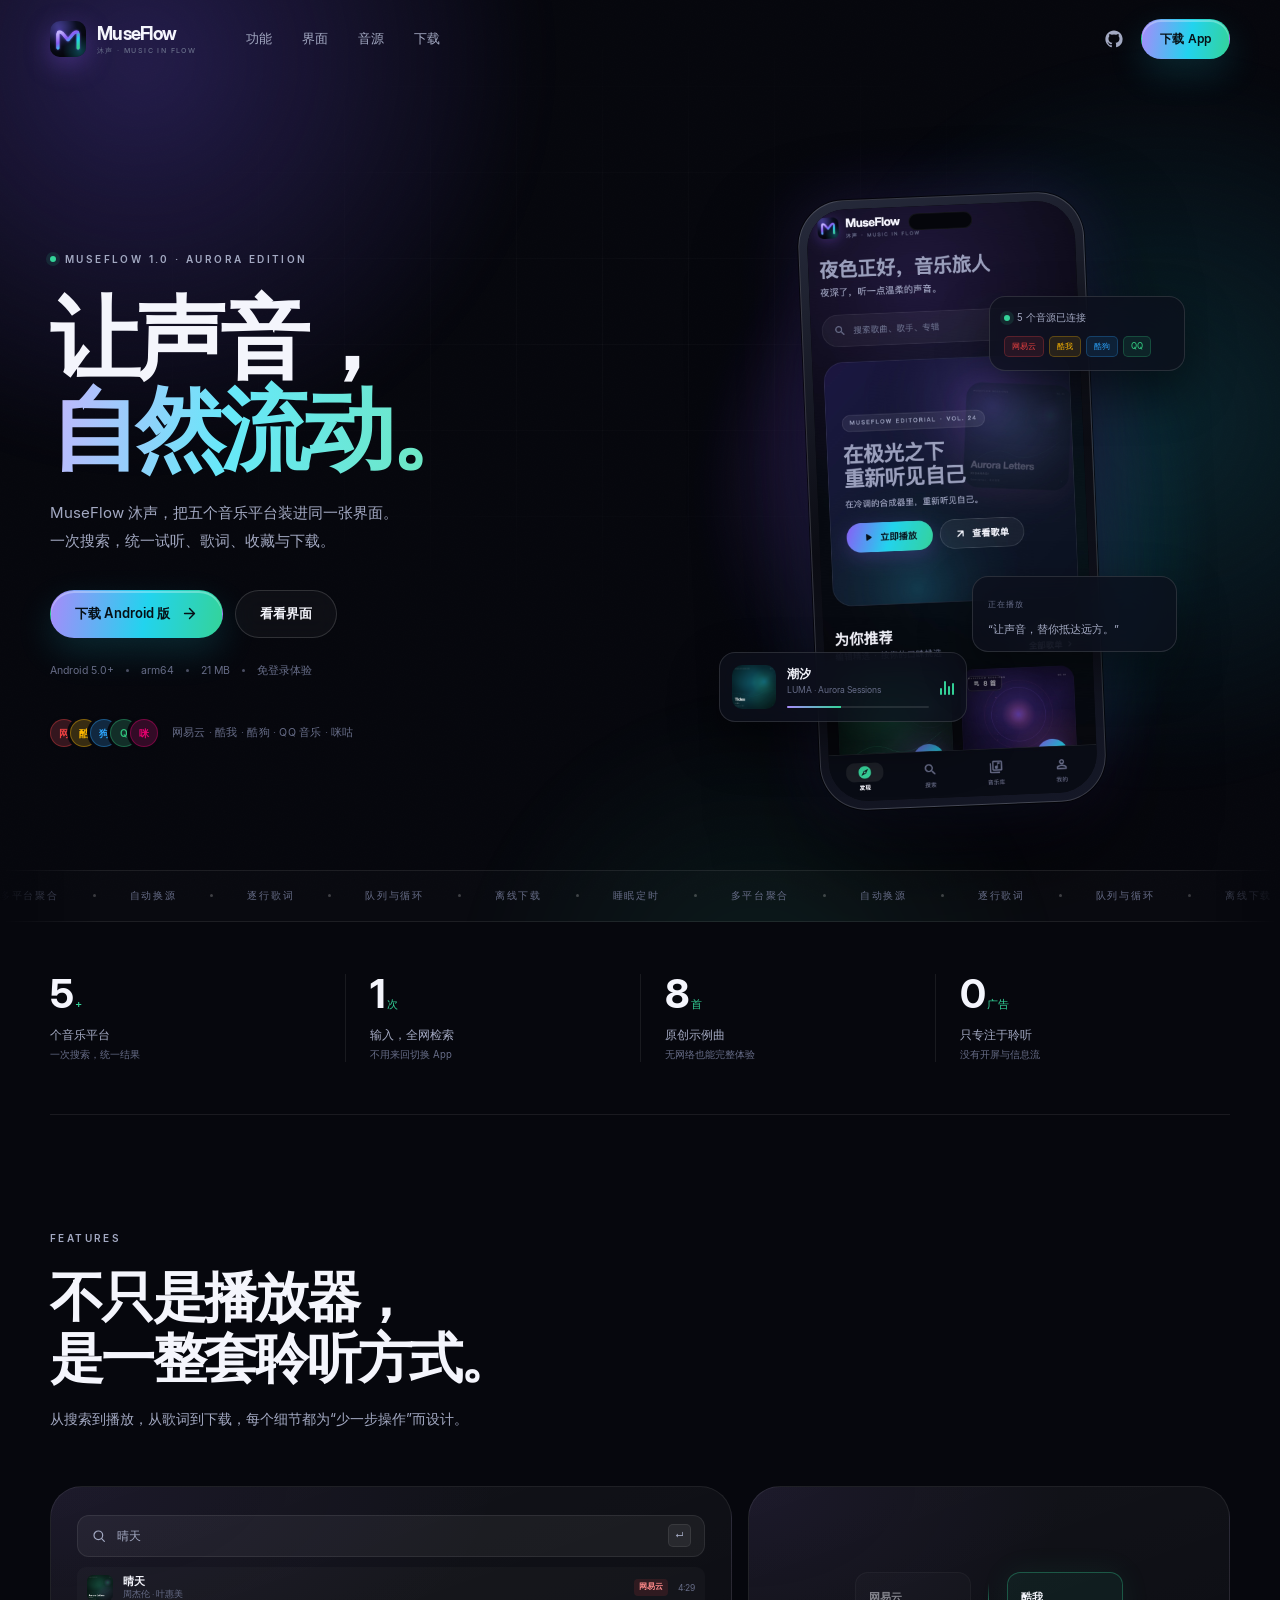
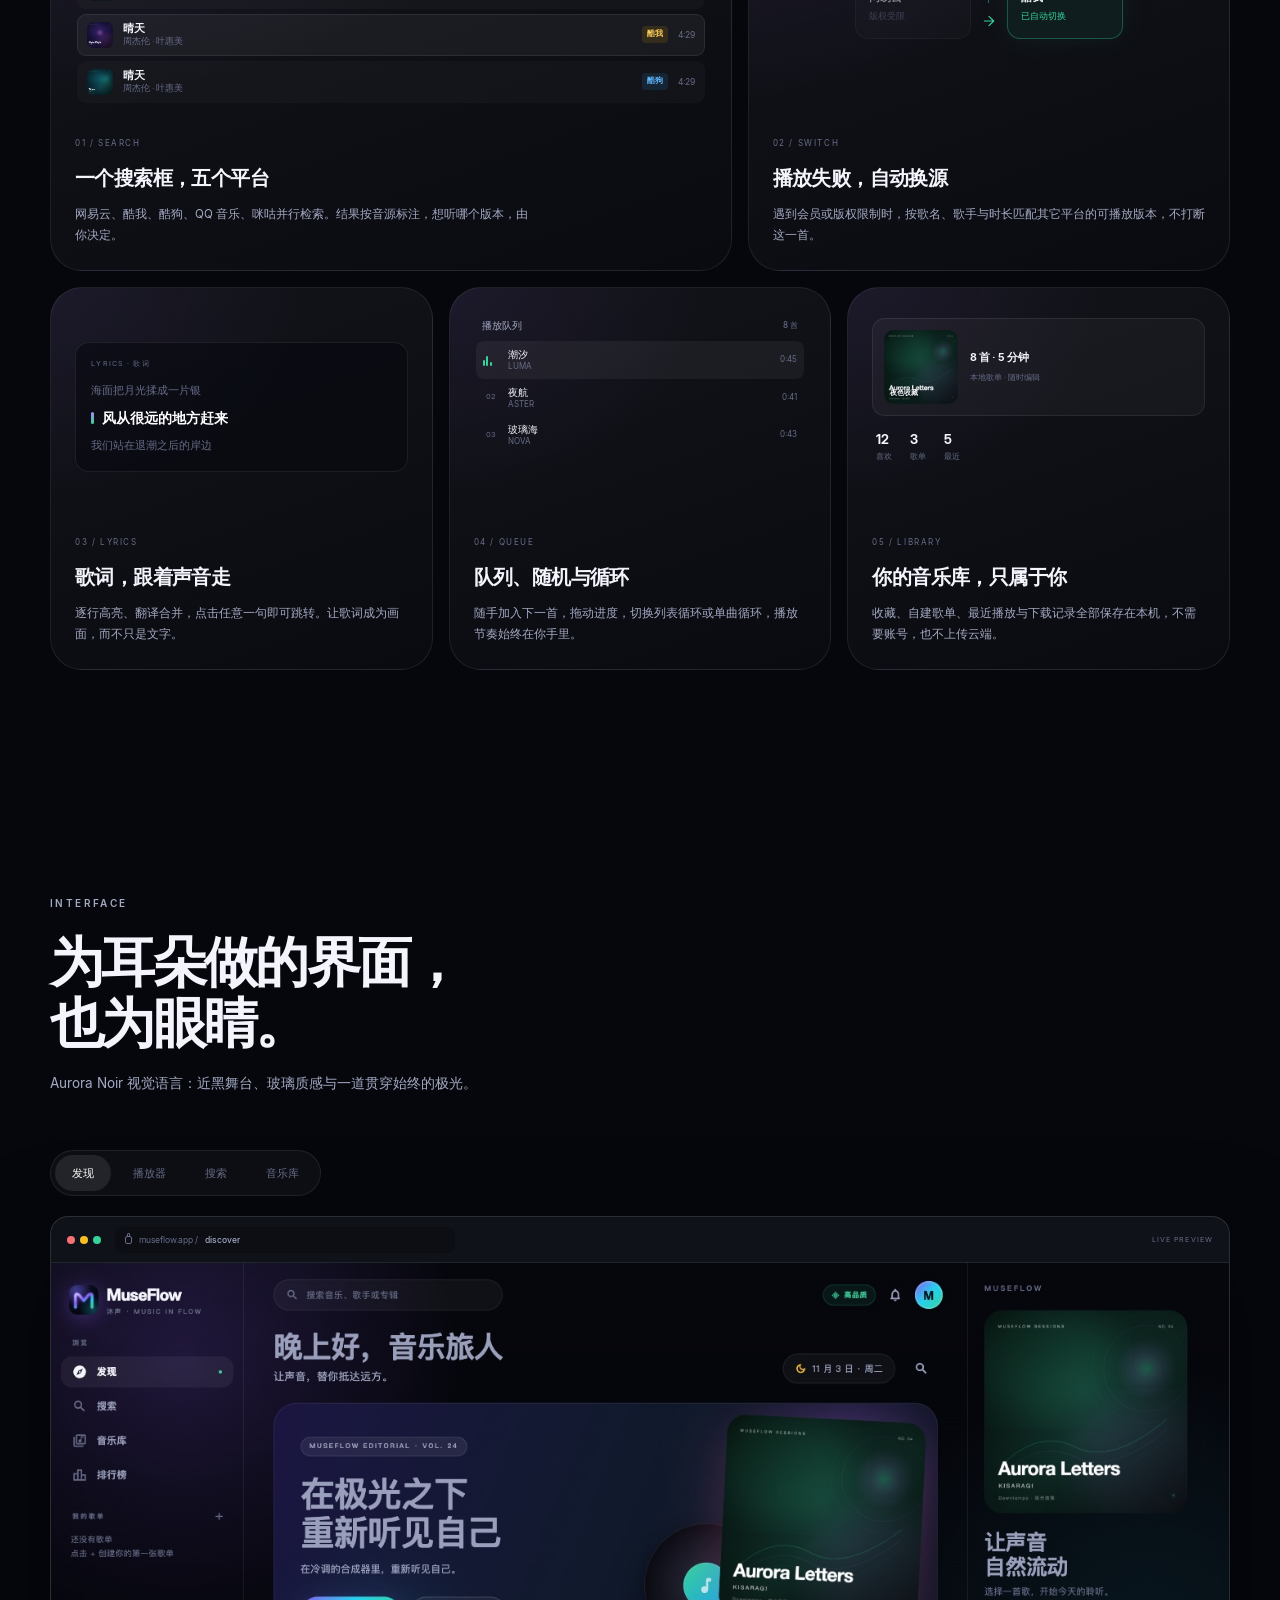
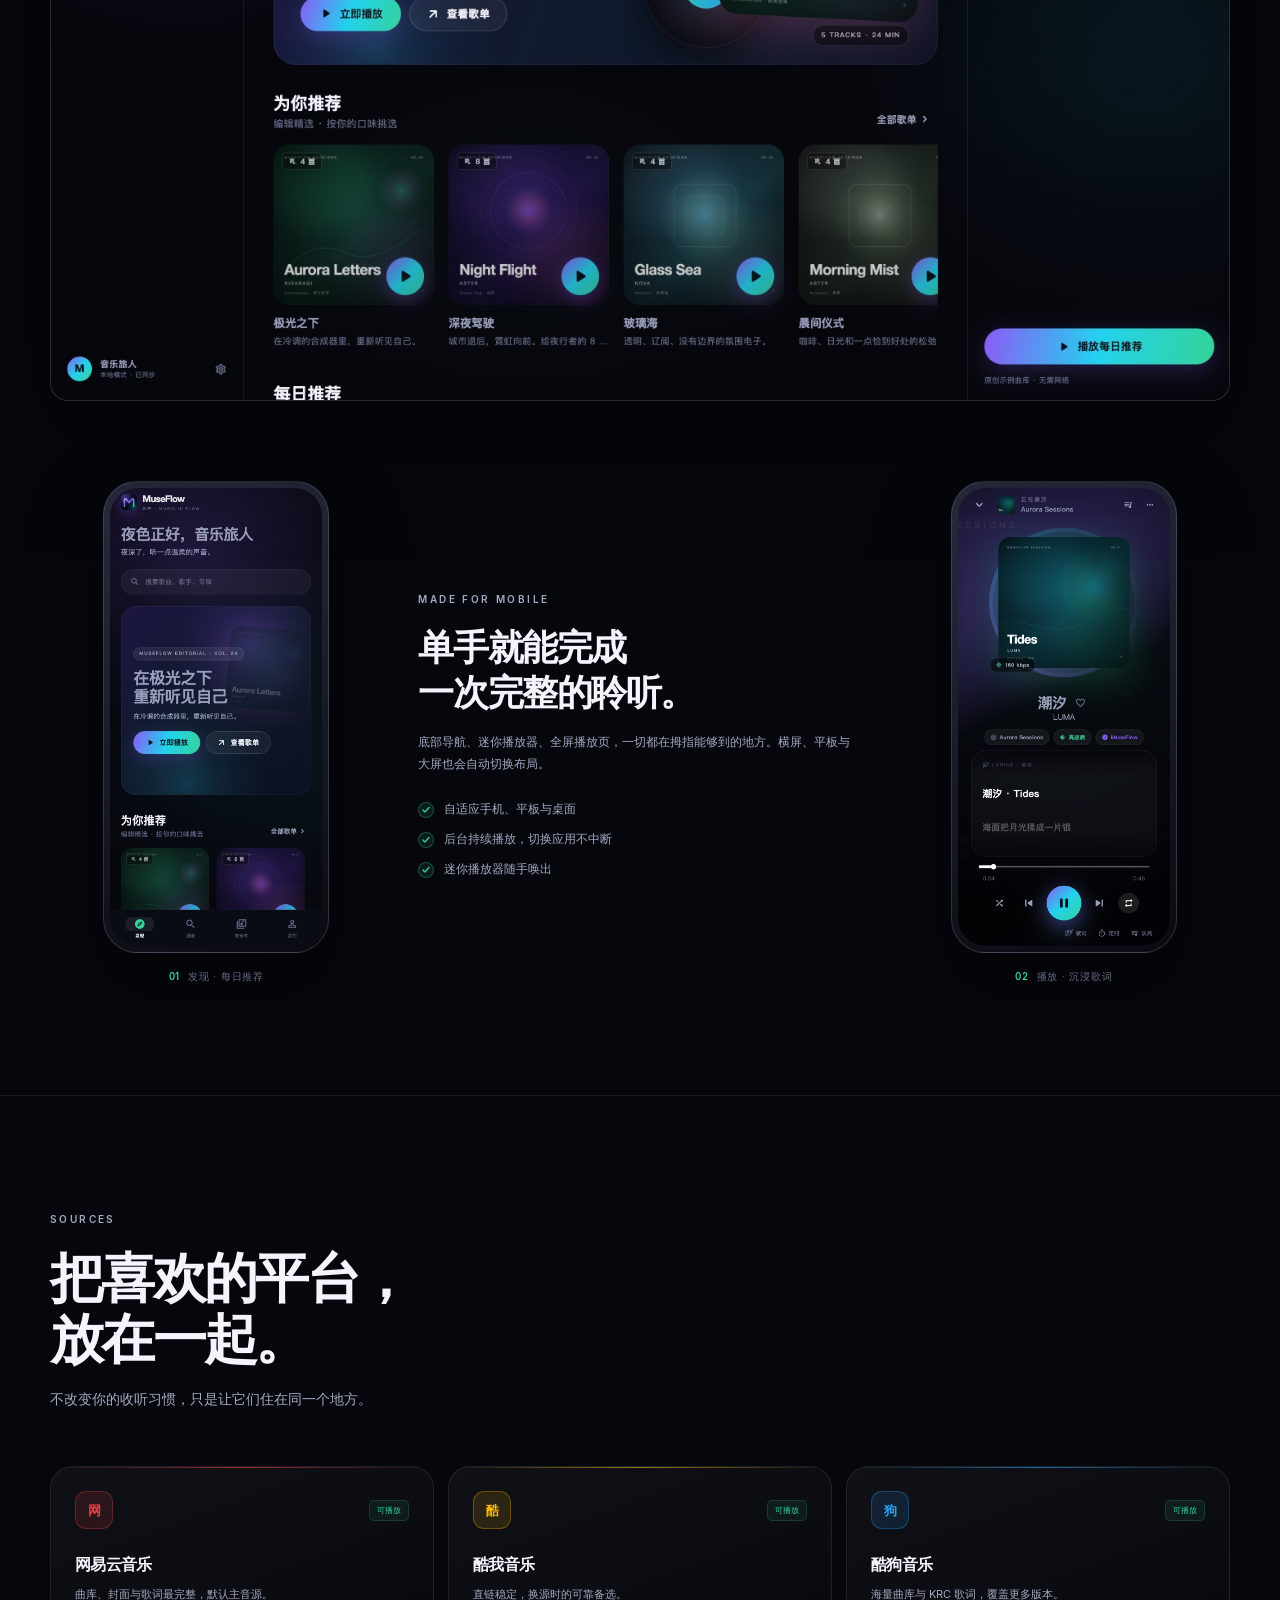
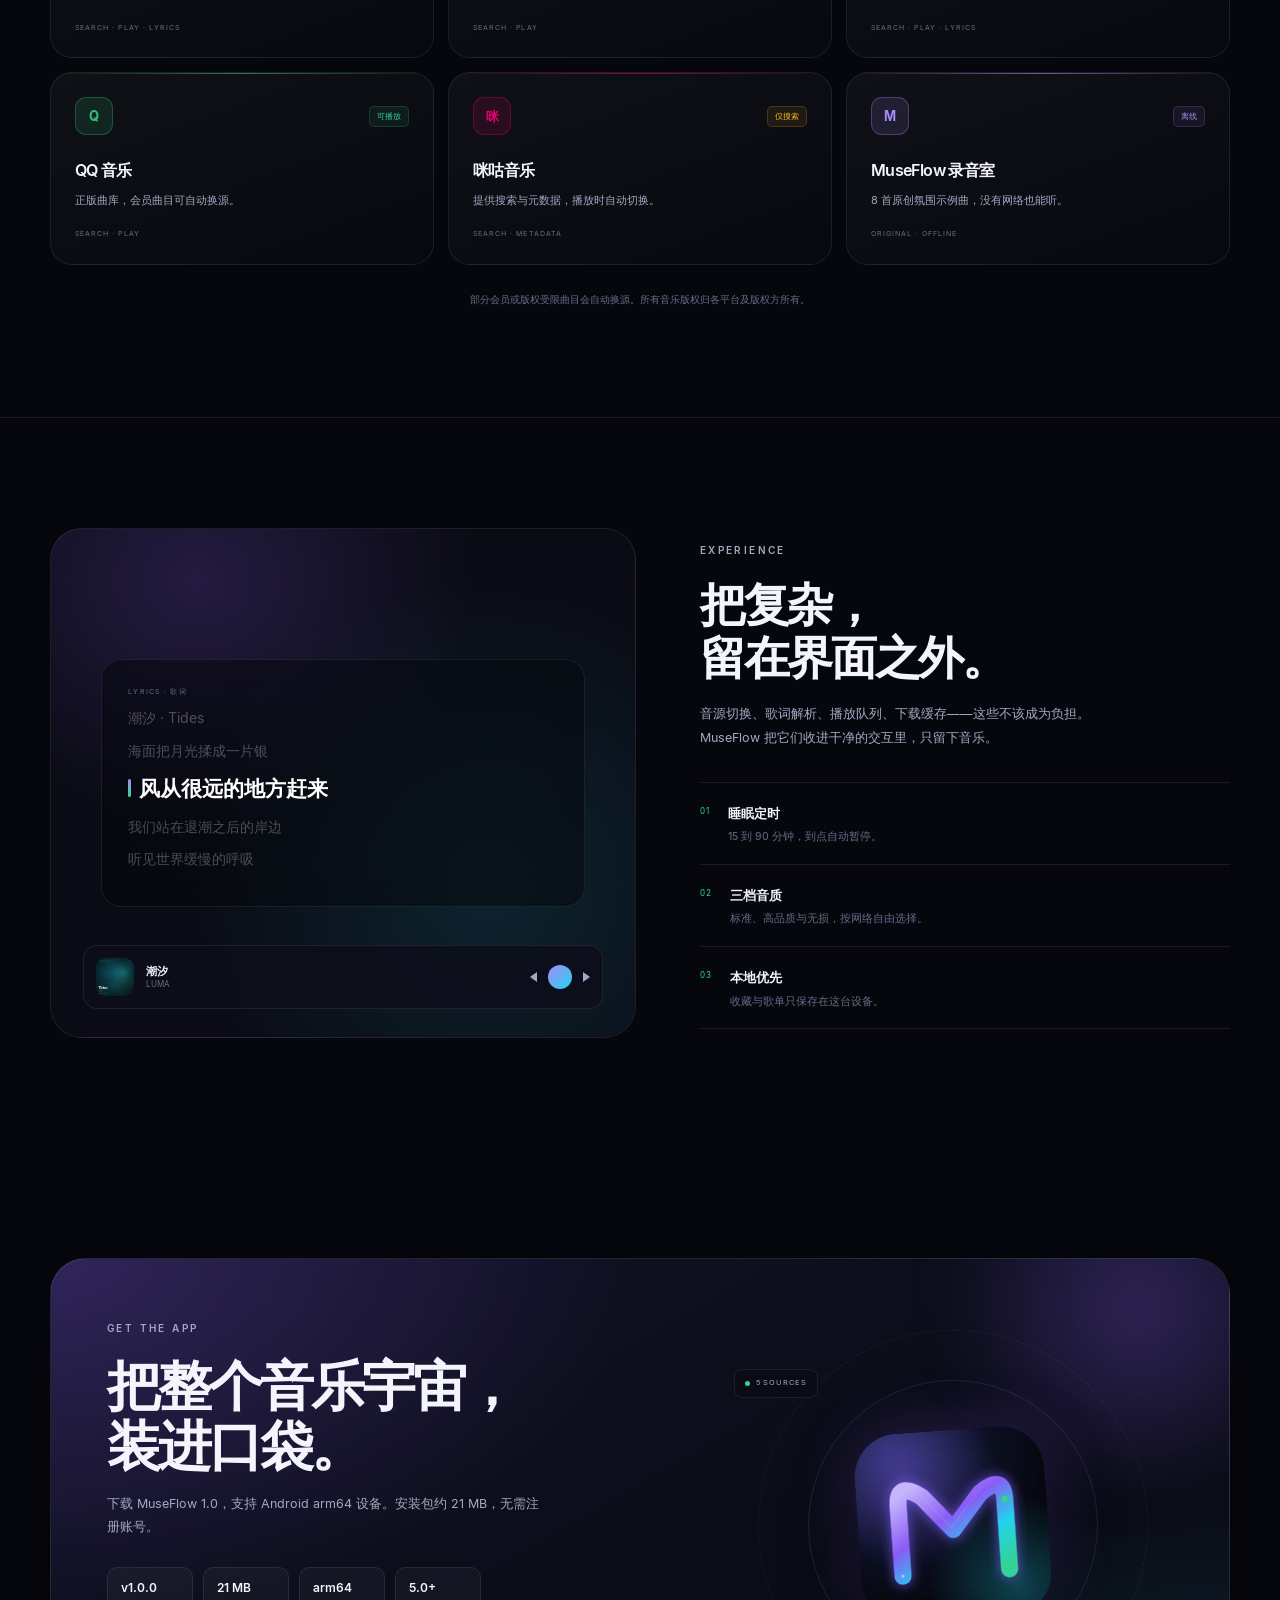
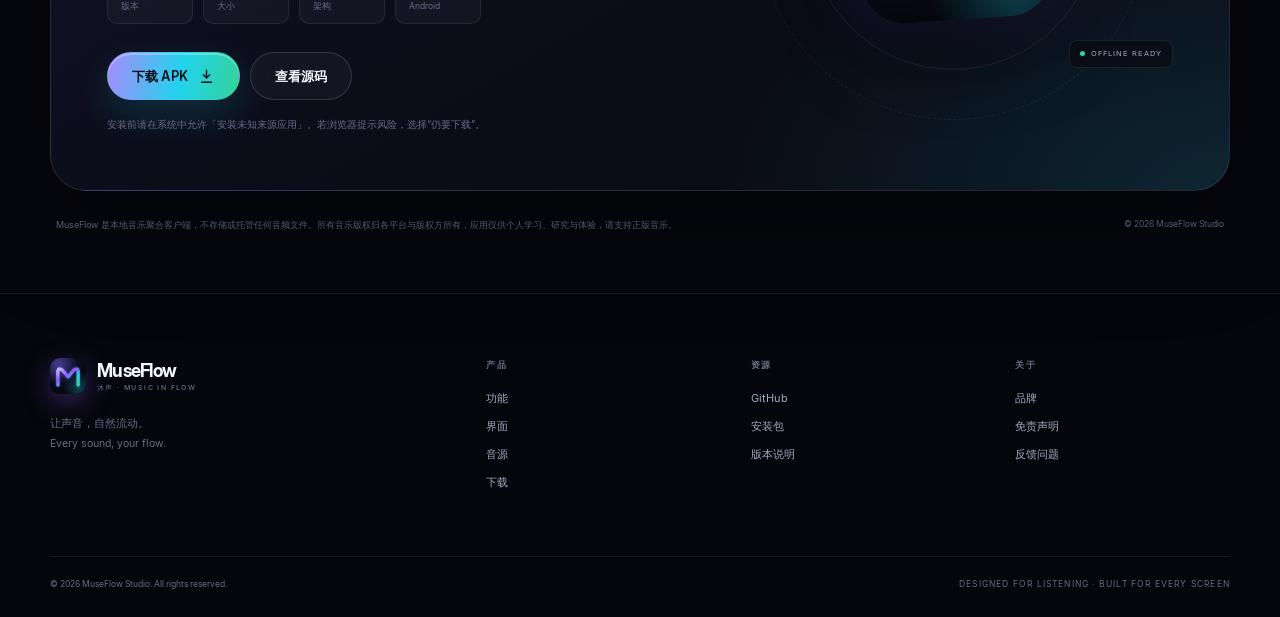
==== landing/index.html @ 06a40630 "feat: add MuseFlow product landing page" ====
<!DOCTYPE html>
<html lang="zh-CN">
<head>
  <meta charset="UTF-8">
  <meta name="viewport" content="width=device-width, initial-scale=1, viewport-fit=cover">
  <title>MuseFlow 沐声 · 让声音自然流动</title>
  <meta name="description" content="MuseFlow 沐声，一款把五个音乐平台装进同一张界面的播放器。聚合搜索、自动换源、逐行歌词、队列、收藏与离线下载，一次到位。">
  <meta name="theme-color" content="#06070D">
  <meta name="color-scheme" content="dark">
  <meta property="og:type" content="website">
  <meta property="og:title" content="MuseFlow 沐声 · 让声音自然流动">
  <meta property="og:description" content="五个音乐平台，一个播放界面。多平台聚合搜索、自动换源、逐行歌词与离线下载。">
  <meta property="og:image" content="assets/shots/home-desktop.jpg">
  <link rel="icon" type="image/png" href="assets/favicon.png">
  <link rel="apple-touch-icon" href="assets/app-icon-256.png">
  <script>document.documentElement.classList.add("js");</script>
  <noscript><style>.js .reveal{opacity:1!important;transform:none!important}</style></noscript>
  <link rel="stylesheet" href="styles.css">
</head>
<body>
  <a class="skip-link" href="#main">跳到主要内容</a>
  <div class="noise" aria-hidden="true"></div>

  <header class="site-header" id="top" data-header>
    <div class="container nav-inner">
      <a class="brand" href="#top" aria-label="MuseFlow 首页">
        <span class="brand-mark"><img src="assets/app-icon-256.png" alt="" width="256" height="256"></span>
        <span class="brand-type">
          <strong>MuseFlow</strong>
          <small>沐声 · MUSIC IN FLOW</small>
        </span>
      </a>

      <nav class="nav-links" aria-label="主导航">
        <a href="#features">功能</a>
        <a href="#screens">界面</a>
        <a href="#sources">音源</a>
        <a href="#download">下载</a>
      </nav>

      <div class="nav-actions">
        <a class="icon-link" href="https://github.com/richardliuxc/MuseFlow" target="_blank" rel="noopener" aria-label="在 GitHub 查看 MuseFlow">
          <svg viewBox="0 0 24 24" aria-hidden="true"><path d="M12 .5C5.65.5.5 5.65.5 12c0 5.08 3.29 9.39 7.86 10.91.58.11.79-.25.79-.55 0-.27-.01-1.17-.02-2.12-3.2.7-3.88-1.36-3.88-1.36-.52-1.33-1.28-1.68-1.28-1.68-1.04-.71.08-.7.08-.7 1.15.08 1.76 1.18 1.76 1.18 1.03 1.75 2.69 1.25 3.35.95.1-.74.4-1.25.72-1.54-2.55-.29-5.23-1.28-5.23-5.68 0-1.26.45-2.28 1.18-3.09-.12-.29-.51-1.46.11-3.05 0 0 .96-.31 3.15 1.18a10.9 10.9 0 0 1 5.74 0c2.18-1.49 3.14-1.18 3.14-1.18.63 1.59.24 2.76.12 3.05.74.81 1.18 1.83 1.18 3.09 0 4.41-2.69 5.39-5.25 5.67.41.35.77 1.05.77 2.12 0 1.53-.01 2.76-.01 3.14 0 .3.2.66.8.55A11.5 11.5 0 0 0 23.5 12C23.5 5.65 18.35.5 12 .5Z"/></svg>
        </a>
        <a class="btn btn-primary btn-sm" href="#download">下载 App</a>
        <button class="menu-btn" type="button" aria-label="打开菜单" aria-expanded="false" aria-controls="mobileNav">
          <span></span><span></span>
        </button>
      </div>
    </div>

    <div class="mobile-nav" id="mobileNav" aria-hidden="true">
      <nav aria-label="移动端导航">
        <a href="#features">功能 <span>01</span></a>
        <a href="#screens">界面 <span>02</span></a>
        <a href="#sources">音源 <span>03</span></a>
        <a href="#download">下载 <span>04</span></a>
      </nav>
      <div class="mobile-nav-foot">
        <a href="https://github.com/richardliuxc/MuseFlow" target="_blank" rel="noopener">GitHub ↗</a>
        <a href="downloads/MuseFlow-1.0.0-arm64.apk" download>下载 APK</a>
      </div>
    </div>
  </header>

  <main id="main">
    <section class="hero" aria-labelledby="hero-title">
      <div class="hero-aura" aria-hidden="true">
        <span class="aura aura-violet" data-parallax="0.02"></span>
        <span class="aura aura-cyan" data-parallax="-0.015"></span>
        <span class="aura aura-mint" data-parallax="0.01"></span>
      </div>
      <div class="hero-grid-lines" aria-hidden="true"></div>

      <div class="container hero-layout">
        <div class="hero-copy">
          <span class="eyebrow reveal"><i class="status-dot"></i> MuseFlow 1.0 · Aurora Edition</span>
          <h1 id="hero-title" class="reveal" data-delay="60">让声音，<br><span class="gradient-text">自然流动。</span></h1>
          <p class="hero-lede reveal" data-delay="120">
            MuseFlow 沐声，把五个音乐平台装进同一张界面。<br class="desktop-only">
            一次搜索，统一试听、歌词、收藏与下载。
          </p>

          <div class="hero-cta reveal" data-delay="180">
            <a class="btn btn-primary" href="#download">
              下载 Android 版
              <svg viewBox="0 0 24 24" aria-hidden="true"><path d="M5 12h13M12 5l7 7-7 7" fill="none" stroke="currentColor" stroke-width="2" stroke-linecap="round" stroke-linejoin="round"/></svg>
            </a>
            <a class="btn btn-ghost" href="#screens">看看界面</a>
          </div>

          <div class="hero-meta reveal" data-delay="240">
            <span>Android 5.0+</span><i></i><span>arm64</span><i></i><span>21 MB</span><i></i><span>免登录体验</span>
          </div>

          <div class="hero-platforms reveal" data-delay="300">
            <div class="platform-dots" aria-hidden="true">
              <span style="--c:#EC4141">网</span>
              <span style="--c:#FFB800">酷</span>
              <span style="--c:#2CA2F9">狗</span>
              <span style="--c:#31C27C">Q</span>
              <span style="--c:#E6006F">咪</span>
            </div>
            <p>网易云 · 酷我 · 酷狗 · QQ 音乐 · 咪咕</p>
          </div>
        </div>

        <div class="hero-visual reveal" data-delay="160" aria-label="MuseFlow 手机端预览">
          <div class="phone-stage">
            <div class="phone-halo" aria-hidden="true"></div>
            <div class="phone-shell">
              <div class="phone-speaker" aria-hidden="true"></div>
              <div class="phone-screen">
                <img src="assets/shots/home-mobile.jpg" alt="MuseFlow 手机端首页，极光渐变与每日推荐" width="780" height="1688" fetchpriority="high">
              </div>
            </div>

            <div class="float-card float-now" aria-hidden="true">
              <img class="float-cover" src="assets/shots/cover-01.jpg" alt="" width="96" height="96">
              <div class="float-info">
                <strong>潮汐</strong>
                <span>LUMA · Aurora Sessions</span>
                <div class="float-progress"><i></i></div>
              </div>
              <div class="eq" aria-hidden="true"><span></span><span></span><span></span><span></span></div>
            </div>

            <div class="float-card float-sources" aria-hidden="true">
              <div class="float-sources-head"><span class="pulse"></span> 5 个音源已连接</div>
              <div class="mini-platforms">
                <b style="--c:#EC4141">网易云</b><b style="--c:#FFB800">酷我</b><b style="--c:#2CA2F9">酷狗</b><b style="--c:#31C27C">QQ</b>
              </div>
            </div>

            <div class="float-card float-lyric" aria-hidden="true">
              <span class="tiny-label">正在播放</span>
              <p>“让声音，替你抵达远方。”</p>
            </div>
          </div>
        </div>
      </div>

      <div class="ticker" aria-hidden="true">
        <div class="ticker-track">
          <span>多平台聚合</span><i></i><span>自动换源</span><i></i><span>逐行歌词</span><i></i><span>队列与循环</span><i></i><span>离线下载</span><i></i><span>睡眠定时</span><i></i>
          <span>多平台聚合</span><i></i><span>自动换源</span><i></i><span>逐行歌词</span><i></i><span>队列与循环</span><i></i><span>离线下载</span><i></i><span>睡眠定时</span><i></i>
        </div>
      </div>
    </section>

    <section class="stats container" aria-label="MuseFlow 数据">
      <div class="stat reveal"><strong>5<em>+</em></strong><span>个音乐平台</span><small>一次搜索，统一结果</small></div>
      <div class="stat reveal" data-delay="80"><strong>1<em>次</em></strong><span>输入，全网检索</span><small>不用来回切换 App</small></div>
      <div class="stat reveal" data-delay="160"><strong>8<em>首</em></strong><span>原创示例曲</span><small>无网络也能完整体验</small></div>
      <div class="stat reveal" data-delay="240"><strong>0<em>广告</em></strong><span>只专注于聆听</span><small>没有开屏与信息流</small></div>
    </section>

    <section class="section" id="features">
      <div class="container">
        <header class="section-head reveal">
          <span class="eyebrow">FEATURES</span>
          <h2>不只是播放器，<br>是一整套聆听方式。</h2>
          <p>从搜索到播放，从歌词到下载，每个细节都为“少一步操作”而设计。</p>
        </header>

        <div class="bento">
          <article class="bento-card span-7 reveal">
            <div class="feature-visual search-visual" aria-hidden="true">
              <div class="fake-search">
                <svg viewBox="0 0 24 24"><circle cx="11" cy="11" r="6.5" fill="none" stroke="currentColor" stroke-width="1.8"/><path d="m16 16 4 4" fill="none" stroke="currentColor" stroke-width="1.8" stroke-linecap="round"/></svg>
                <span>晴天</span>
                <kbd>↵</kbd>
              </div>
              <div class="search-results">
                <div class="search-row"><img src="assets/shots/cover-04.jpg" alt="" loading="lazy"><div><strong>晴天</strong><span>周杰伦 · 叶惠美</span></div><b class="tag tag-red">网易云</b><time>4:29</time></div>
                <div class="search-row"><img src="assets/shots/cover-02.jpg" alt="" loading="lazy"><div><strong>晴天</strong><span>周杰伦 · 叶惠美</span></div><b class="tag tag-amber">酷我</b><time>4:29</time></div>
                <div class="search-row"><img src="assets/shots/cover-01.jpg" alt="" loading="lazy"><div><strong>晴天</strong><span>周杰伦 · 叶惠美</span></div><b class="tag tag-blue">酷狗</b><time>4:29</time></div>
              </div>
            </div>
            <div class="bento-copy">
              <span class="card-index">01 / SEARCH</span>
              <h3>一个搜索框，五个平台</h3>
              <p>网易云、酷我、酷狗、QQ 音乐、咪咕并行检索。结果按音源标注，想听哪个版本，由你决定。</p>
            </div>
          </article>

          <article class="bento-card span-5 reveal" data-delay="80">
            <div class="feature-visual switch-visual" aria-hidden="true">
              <div class="switch-node is-off"><span>网易云</span><small>版权受限</small></div>
              <div class="switch-arrow"><i></i><svg viewBox="0 0 24 24"><path d="M5 12h13M12 5l7 7-7 7" fill="none" stroke="currentColor" stroke-width="1.7" stroke-linecap="round" stroke-linejoin="round"/></svg></div>
              <div class="switch-node is-on"><span>酷我</span><small>已自动切换</small></div>
            </div>
            <div class="bento-copy">
              <span class="card-index">02 / SWITCH</span>
              <h3>播放失败，自动换源</h3>
              <p>遇到会员或版权限制时，按歌名、歌手与时长匹配其它平台的可播放版本，不打断这一首。</p>
            </div>
          </article>

          <article class="bento-card span-4 reveal">
            <div class="feature-visual lyric-visual" aria-hidden="true">
              <div class="lyric-card">
                <span class="lyric-label">LYRICS · 歌词</span>
                <p class="lyric-dim">海面把月光揉成一片银</p>
                <p class="lyric-active">风从很远的地方赶来</p>
                <p class="lyric-dim">我们站在退潮之后的岸边</p>
              </div>
            </div>
            <div class="bento-copy">
              <span class="card-index">03 / LYRICS</span>
              <h3>歌词，跟着声音走</h3>
              <p>逐行高亮、翻译合并，点击任意一句即可跳转。让歌词成为画面，而不只是文字。</p>
            </div>
          </article>

          <article class="bento-card span-4 reveal" data-delay="80">
            <div class="feature-visual queue-visual" aria-hidden="true">
              <div class="queue-head"><span>播放队列</span><b>8 首</b></div>
              <div class="queue-row is-current"><span class="q-eq"><i></i><i></i><i></i></span><div><strong>潮汐</strong><small>LUMA</small></div><time>0:45</time></div>
              <div class="queue-row"><span>02</span><div><strong>夜航</strong><small>ASTER</small></div><time>0:41</time></div>
              <div class="queue-row"><span>03</span><div><strong>玻璃海</strong><small>NOVA</small></div><time>0:43</time></div>
            </div>
            <div class="bento-copy">
              <span class="card-index">04 / QUEUE</span>
              <h3>队列、随机与循环</h3>
              <p>随手加入下一首，拖动进度，切换列表循环或单曲循环，播放节奏始终在你手里。</p>
            </div>
          </article>

          <article class="bento-card span-4 reveal" data-delay="160">
            <div class="feature-visual library-visual" aria-hidden="true">
              <div class="library-card">
                <div class="library-cover"><img src="assets/shots/cover-04.jpg" alt="" loading="lazy"><span>夜色收藏</span></div>
                <div class="library-meta"><strong>8 首 · 5 分钟</strong><small>本地歌单 · 随时编辑</small></div>
              </div>
              <div class="mini-stats"><span><b>12</b>喜欢</span><span><b>3</b>歌单</span><span><b>5</b>最近</span></div>
            </div>
            <div class="bento-copy">
              <span class="card-index">05 / LIBRARY</span>
              <h3>你的音乐库，只属于你</h3>
              <p>收藏、自建歌单、最近播放与下载记录全部保存在本机，不需要账号，也不上传云端。</p>
            </div>
          </article>
        </div>
      </div>
    </section>

    <section class="section screens-section" id="screens">
      <div class="container">
        <header class="section-head reveal">
          <span class="eyebrow">INTERFACE</span>
          <h2>为耳朵做的界面，<br>也为眼睛。</h2>
          <p>Aurora Noir 视觉语言：近黑舞台、玻璃质感与一道贯穿始终的极光。</p>
        </header>

        <div class="shot-switcher reveal" data-delay="80">
          <div class="shot-tabs" role="tablist" aria-label="界面预览">
            <button class="shot-tab is-active" type="button" role="tab" aria-selected="true" data-shot="home">发现</button>
            <button class="shot-tab" type="button" role="tab" aria-selected="false" data-shot="player">播放器</button>
            <button class="shot-tab" type="button" role="tab" aria-selected="false" data-shot="search">搜索</button>
            <button class="shot-tab" type="button" role="tab" aria-selected="false" data-shot="library">音乐库</button>
          </div>

          <div class="browser-frame">
            <div class="browser-bar">
              <span class="browser-dots" aria-hidden="true"><i></i><i></i><i></i></span>
              <div class="browser-url"><span class="lock"></span> museflow.app / <b id="shotPath">discover</b></div>
              <span class="browser-badge">LIVE PREVIEW</span>
            </div>
            <div class="browser-screen">
              <img id="desktopShot" src="assets/shots/home-desktop.jpg" alt="MuseFlow 桌面端发现页" width="1440" height="900">
            </div>
          </div>
        </div>

        <div class="mobile-showcase">
          <figure class="phone-figure reveal">
            <div class="mini-phone"><img src="assets/shots/home-mobile.jpg" alt="手机端发现页" loading="lazy" width="780" height="1688"></div>
            <figcaption><span>01</span>发现 · 每日推荐</figcaption>
          </figure>
          <div class="mobile-copy reveal" data-delay="80">
            <span class="eyebrow">MADE FOR MOBILE</span>
            <h3>单手就能完成<br>一次完整的聆听。</h3>
            <p>底部导航、迷你播放器、全屏播放页，一切都在拇指能够到的地方。横屏、平板与大屏也会自动切换布局。</p>
            <ul class="check-list">
              <li>自适应手机、平板与桌面</li>
              <li>后台持续播放，切换应用不中断</li>
              <li>迷你播放器随手唤出</li>
            </ul>
          </div>
          <figure class="phone-figure reveal" data-delay="160">
            <div class="mini-phone"><img src="assets/shots/player-mobile.jpg" alt="手机端播放器" loading="lazy" width="780" height="1688"></div>
            <figcaption><span>02</span>播放 · 沉浸歌词</figcaption>
          </figure>
        </div>
      </div>
    </section>

    <section class="section sources-section" id="sources">
      <div class="container">
        <header class="section-head reveal">
          <span class="eyebrow">SOURCES</span>
          <h2>把喜欢的平台，<br>放在一起。</h2>
          <p>不改变你的收听习惯，只是让它们住在同一个地方。</p>
        </header>

        <div class="source-grid">
          <article class="source-card reveal" style="--source:#EC4141">
            <div class="source-top"><span class="source-logo">网</span><span class="source-state">可播放</span></div>
            <h3>网易云音乐</h3>
            <p>曲库、封面与歌词最完整，默认主音源。</p>
            <span class="source-foot">SEARCH · PLAY · LYRICS</span>
          </article>
          <article class="source-card reveal" data-delay="60" style="--source:#FFB800">
            <div class="source-top"><span class="source-logo">酷</span><span class="source-state">可播放</span></div>
            <h3>酷我音乐</h3>
            <p>直链稳定，换源时的可靠备选。</p>
            <span class="source-foot">SEARCH · PLAY</span>
          </article>
          <article class="source-card reveal" data-delay="120" style="--source:#2CA2F9">
            <div class="source-top"><span class="source-logo">狗</span><span class="source-state">可播放</span></div>
            <h3>酷狗音乐</h3>
            <p>海量曲库与 KRC 歌词，覆盖更多版本。</p>
            <span class="source-foot">SEARCH · PLAY · LYRICS</span>
          </article>
          <article class="source-card reveal" data-delay="180" style="--source:#31C27C">
            <div class="source-top"><span class="source-logo">Q</span><span class="source-state">可播放</span></div>
            <h3>QQ 音乐</h3>
            <p>正版曲库，会员曲目可自动换源。</p>
            <span class="source-foot">SEARCH · PLAY</span>
          </article>
          <article class="source-card reveal" data-delay="240" style="--source:#E6006F">
            <div class="source-top"><span class="source-logo">咪</span><span class="source-state is-soft">仅搜索</span></div>
            <h3>咪咕音乐</h3>
            <p>提供搜索与元数据，播放时自动切换。</p>
            <span class="source-foot">SEARCH · METADATA</span>
          </article>
          <article class="source-card source-demo reveal" data-delay="300">
            <div class="source-top"><span class="source-logo">M</span><span class="source-state is-mint">离线</span></div>
            <h3>MuseFlow 录音室</h3>
            <p>8 首原创氛围示例曲，没有网络也能听。</p>
            <span class="source-foot">ORIGINAL · OFFLINE</span>
          </article>
        </div>

        <p class="sources-note reveal">部分会员或版权受限曲目会自动换源。所有音乐版权归各平台及版权方所有。</p>
      </div>
    </section>

    <section class="section experience-section">
      <div class="container experience-grid">
        <div class="lyric-stage reveal" aria-hidden="true">
          <div class="lyric-stage-bg"></div>
          <div class="lyric-panel">
            <span class="lyric-label">LYRICS · 歌词</span>
            <p class="lyric-dim">潮汐 · Tides</p>
            <p class="lyric-dim">海面把月光揉成一片银</p>
            <p class="lyric-active">风从很远的地方赶来</p>
            <p class="lyric-dim">我们站在退潮之后的岸边</p>
            <p class="lyric-dim">听见世界缓慢的呼吸</p>
          </div>
          <div class="lyric-player-mini">
            <img src="assets/shots/cover-01.jpg" alt="" loading="lazy">
            <div><strong>潮汐</strong><span>LUMA</span></div>
            <div class="mini-controls"><span></span><b></b><span></span></div>
          </div>
        </div>

        <div class="experience-copy reveal" data-delay="100">
          <span class="eyebrow">EXPERIENCE</span>
          <h2>把复杂，<br>留在界面之外。</h2>
          <p>音源切换、歌词解析、播放队列、下载缓存——这些不该成为负担。MuseFlow 把它们收进干净的交互里，只留下音乐。</p>
          <div class="experience-list">
            <div><span>01</span><div><strong>睡眠定时</strong><p>15 到 90 分钟，到点自动暂停。</p></div></div>
            <div><span>02</span><div><strong>三档音质</strong><p>标准、高品质与无损，按网络自由选择。</p></div></div>
            <div><span>03</span><div><strong>本地优先</strong><p>收藏与歌单只保存在这台设备。</p></div></div>
          </div>
        </div>
      </div>
    </section>

    <section class="download-section" id="download">
      <div class="container">
        <div class="download-card reveal">
          <div class="download-glow" aria-hidden="true"></div>
          <div class="download-copy">
            <span class="eyebrow">GET THE APP</span>
            <h2>把整个音乐宇宙，<br>装进口袋。</h2>
            <p>下载 MuseFlow 1.0，支持 Android arm64 设备。安装包约 21 MB，无需注册账号。</p>

            <div class="download-meta">
              <span><b>v1.0.0</b>版本</span>
              <span><b>21 MB</b>大小</span>
              <span><b>arm64</b>架构</span>
              <span><b>5.0+</b>Android</span>
            </div>

            <div class="download-actions">
              <a class="btn btn-primary" href="downloads/MuseFlow-1.0.0-arm64.apk" download>
                下载 APK
                <svg viewBox="0 0 24 24" aria-hidden="true"><path d="M12 3v11m0 0 4.5-4.5M12 14l-4.5-4.5M5 20h14" fill="none" stroke="currentColor" stroke-width="2" stroke-linecap="round" stroke-linejoin="round"/></svg>
              </a>
              <a class="btn btn-ghost" href="https://github.com/richardliuxc/MuseFlow" target="_blank" rel="noopener">查看源码</a>
            </div>
            <p class="download-hint">安装前请在系统中允许「安装未知来源应用」。若浏览器提示风险，选择“仍要下载”。</p>
          </div>

          <div class="download-art" aria-hidden="true">
            <div class="orbit orbit-a"></div>
            <div class="orbit orbit-b"></div>
            <div class="download-icon"><img src="assets/app-icon.png" alt="" width="1024" height="1024"></div>
            <div class="download-chip chip-a"><i></i> 5 SOURCES</div>
            <div class="download-chip chip-b"><i></i> OFFLINE READY</div>
          </div>
        </div>

        <div class="download-legal">
          <p>MuseFlow 是本地音乐聚合客户端，不存储或托管任何音频文件。所有音乐版权归各平台与版权方所有，应用仅供个人学习、研究与体验，请支持正版音乐。</p>
          <span>© 2026 MuseFlow Studio</span>
        </div>
      </div>
    </section>
  </main>

  <footer class="site-footer">
    <div class="container footer-grid">
      <div class="footer-brand">
        <a class="brand" href="#top" aria-label="MuseFlow 首页">
          <span class="brand-mark"><img src="assets/app-icon-256.png" alt="" width="256" height="256"></span>
          <span class="brand-type"><strong>MuseFlow</strong><small>沐声 · MUSIC IN FLOW</small></span>
        </a>
        <p>让声音，自然流动。<br>Every sound, your flow.</p>
      </div>

      <div class="footer-col">
        <h4>产品</h4>
        <a href="#features">功能</a>
        <a href="#screens">界面</a>
        <a href="#sources">音源</a>
        <a href="#download">下载</a>
      </div>

      <div class="footer-col">
        <h4>资源</h4>
        <a href="https://github.com/richardliuxc/MuseFlow" target="_blank" rel="noopener">GitHub</a>
        <a href="downloads/MuseFlow-1.0.0-arm64.apk" download>安装包</a>
        <a href="#download">版本说明</a>
      </div>

      <div class="footer-col">
        <h4>关于</h4>
        <a href="#top">品牌</a>
        <a href="#download">免责声明</a>
        <a href="https://github.com/richardliuxc/MuseFlow/issues" target="_blank" rel="noopener">反馈问题</a>
      </div>
    </div>

    <div class="container footer-bottom">
      <span>© <span id="year">2026</span> MuseFlow Studio. All rights reserved.</span>
      <span class="footer-tag">DESIGNED FOR LISTENING · BUILT FOR EVERY SCREEN</span>
    </div>
  </footer>

  <script src="main.js" defer></script>
</body>
</html>
---- landing/styles.css ----
/* =========================================================
   MuseFlow — landing page
   Aurora Noir design system
   ========================================================= */

@font-face {
  font-family: "Inter";
  src: url("assets/fonts/Inter-Regular.ttf") format("truetype");
  font-weight: 400;
  font-style: normal;
  font-display: swap;
}
@font-face {
  font-family: "Inter";
  src: url("assets/fonts/Inter-Medium.ttf") format("truetype");
  font-weight: 500;
  font-style: normal;
  font-display: swap;
}
@font-face {
  font-family: "Inter";
  src: url("assets/fonts/Inter-SemiBold.ttf") format("truetype");
  font-weight: 600;
  font-style: normal;
  font-display: swap;
}
@font-face {
  font-family: "Inter";
  src: url("assets/fonts/Inter-Bold.ttf") format("truetype");
  font-weight: 700;
  font-style: normal;
  font-display: swap;
}
@font-face {
  font-family: "InterDisplay";
  src: url("assets/fonts/InterDisplay-Bold.ttf") format("truetype");
  font-weight: 700;
  font-style: normal;
  font-display: swap;
}

:root {
  --bg: #06070d;
  --bg-soft: #0a0c15;
  --surface: rgba(255, 255, 255, 0.04);
  --surface-strong: rgba(255, 255, 255, 0.065);
  --line: rgba(255, 255, 255, 0.08);
  --line-strong: rgba(255, 255, 255, 0.14);
  --text: #f4f5fc;
  --text-2: #a3a9c2;
  --text-3: #666c87;
  --violet: #8b5cf6;
  --violet-2: #a78bfa;
  --cyan: #22d3ee;
  --mint: #34d399;
  --pink: #f472b6;
  --amber: #fbbf24;
  --radius: 24px;
  --radius-lg: 32px;
  --container: 1180px;
  --font: "Inter", "PingFang SC", "Hiragino Sans GB", "Microsoft YaHei", sans-serif;
  --display: "InterDisplay", "Inter", "PingFang SC", "Microsoft YaHei", sans-serif;
  --ease: cubic-bezier(0.22, 0.68, 0.16, 1);
}

*,
*::before,
*::after { box-sizing: border-box; }

html {
  scroll-behavior: smooth;
  scroll-padding-top: 90px;
  -webkit-text-size-adjust: 100%;
}

body {
  margin: 0;
  background: var(--bg);
  color: var(--text);
  font-family: var(--font);
  font-size: 15px;
  line-height: 1.65;
  -webkit-font-smoothing: antialiased;
  overflow-x: hidden;
}

::selection { background: rgba(139, 92, 246, 0.4); color: #fff; }

img { max-width: 100%; display: block; }
a { color: inherit; text-decoration: none; }
button { font: inherit; color: inherit; }
svg { display: block; }

h1, h2, h3, h4, p { margin: 0; }
h1, h2, h3 { font-weight: 600; letter-spacing: -0.04em; }

.skip-link {
  position: fixed;
  top: -100px;
  left: 20px;
  z-index: 999;
  padding: 10px 18px;
  border-radius: 999px;
  background: #fff;
  color: #06070d;
  font-size: 12px;
  font-weight: 600;
  transition: top 0.2s;
}
.skip-link:focus { top: 16px; }

.noise {
  position: fixed;
  inset: 0;
  z-index: 2;
  pointer-events: none;
  opacity: 0.025;
  background-image: url("data:image/svg+xml,%3Csvg xmlns='http://www.w3.org/2000/svg' width='160' height='160'%3E%3Cfilter id='n'%3E%3CfeTurbulence type='fractalNoise' baseFrequency='.82' numOctaves='3' stitchTiles='stitch'/%3E%3C/filter%3E%3Crect width='100%25' height='100%25' filter='url(%23n)' opacity='.55'/%3E%3C/svg%3E");
}

.container {
  width: min(var(--container), calc(100% - 48px));
  margin-inline: auto;
}

/* ---------- type helpers ---------- */

.eyebrow {
  display: inline-flex;
  align-items: center;
  gap: 9px;
  font-size: 10px;
  font-weight: 600;
  letter-spacing: 0.24em;
  text-transform: uppercase;
  color: var(--text-2);
}
.status-dot {
  width: 6px;
  height: 6px;
  border-radius: 50%;
  background: var(--mint);
  box-shadow: 0 0 0 4px rgba(52, 211, 153, 0.12);
}
.gradient-text {
  background: linear-gradient(100deg, #c4b5fd 0%, #67e8f9 42%, #6ee7b7 100%);
  -webkit-background-clip: text;
  background-clip: text;
  color: transparent;
}

/* ---------- buttons ---------- */

.btn {
  display: inline-flex;
  align-items: center;
  justify-content: center;
  gap: 10px;
  height: 48px;
  padding: 0 24px;
  border: 1px solid transparent;
  border-radius: 999px;
  font-size: 13px;
  font-weight: 600;
  letter-spacing: 0.01em;
  white-space: nowrap;
  cursor: pointer;
  transition: transform 0.25s var(--ease), box-shadow 0.25s var(--ease), background 0.25s, border-color 0.25s;
}
.btn svg { width: 17px; height: 17px; flex: 0 0 auto; }
.btn-primary {
  color: #061016;
  background: linear-gradient(100deg, #a78bfa 0%, #22d3ee 55%, #34d399 100%);
  box-shadow: 0 14px 36px rgba(34, 211, 238, 0.16), 0 2px 0 rgba(255, 255, 255, 0.28) inset;
}
.btn-primary:hover {
  transform: translateY(-2px);
  box-shadow: 0 20px 46px rgba(34, 211, 238, 0.24), 0 2px 0 rgba(255, 255, 255, 0.3) inset;
}
.btn-ghost {
  color: var(--text);
  background: rgba(255, 255, 255, 0.035);
  border-color: var(--line-strong);
  backdrop-filter: blur(12px);
}
.btn-ghost:hover {
  transform: translateY(-2px);
  background: rgba(255, 255, 255, 0.07);
  border-color: rgba(255, 255, 255, 0.24);
}
.btn-sm { height: 40px; padding: 0 18px; font-size: 12px; }

.icon-link {
  width: 38px;
  height: 38px;
  display: grid;
  place-items: center;
  border-radius: 50%;
  color: var(--text-2);
  border: 1px solid transparent;
  transition: color 0.2s, background 0.2s, border-color 0.2s;
}
.icon-link svg { width: 18px; height: 18px; fill: currentColor; }
.icon-link:hover { color: #fff; background: rgba(255, 255, 255, 0.06); border-color: var(--line); }

/* ---------- header ---------- */

.site-header {
  position: fixed;
  inset: 0 0 auto;
  z-index: 100;
  border-bottom: 1px solid transparent;
  transition: background 0.3s, border-color 0.3s, backdrop-filter 0.3s;
}
.site-header.is-scrolled {
  background: rgba(6, 7, 13, 0.78);
  border-bottom-color: var(--line);
  backdrop-filter: blur(20px) saturate(140%);
  -webkit-backdrop-filter: blur(20px) saturate(140%);
}
.nav-inner {
  height: 78px;
  display: flex;
  align-items: center;
  gap: 30px;
}
.brand {
  display: inline-flex;
  align-items: center;
  gap: 11px;
  flex: 0 0 auto;
}
.brand-mark {
  width: 36px;
  height: 36px;
  border-radius: 10px;
  overflow: hidden;
  box-shadow: 0 8px 26px rgba(139, 92, 246, 0.35);
}
.brand-mark img { width: 100%; height: 100%; object-fit: cover; }
.brand-type { display: flex; flex-direction: column; line-height: 1; }
.brand-type strong { font-family: var(--display); font-size: 18px; letter-spacing: -0.04em; }
.brand-type small { margin-top: 4px; font-size: 7px; font-weight: 500; letter-spacing: 0.2em; color: var(--text-3); }

.nav-links { display: flex; align-items: center; gap: 30px; margin-left: 20px; }
.nav-links a {
  position: relative;
  font-size: 12.5px;
  font-weight: 500;
  color: var(--text-2);
  transition: color 0.2s;
}
.nav-links a::after {
  content: "";
  position: absolute;
  left: 0;
  right: 100%;
  bottom: -6px;
  height: 1px;
  background: linear-gradient(90deg, var(--violet-2), var(--cyan));
  transition: right 0.3s var(--ease);
}
.nav-links a:hover { color: #fff; }
.nav-links a:hover::after { right: 0; }

.nav-actions { margin-left: auto; display: flex; align-items: center; gap: 8px; }
.menu-btn {
  display: none;
  width: 40px;
  height: 40px;
  border: 1px solid var(--line);
  border-radius: 50%;
  background: rgba(255, 255, 255, 0.04);
  cursor: pointer;
  position: relative;
}
.menu-btn span {
  position: absolute;
  left: 12px;
  width: 16px;
  height: 1.5px;
  background: var(--text);
  transition: transform 0.3s var(--ease), top 0.3s var(--ease);
}
.menu-btn span:first-child { top: 16px; }
.menu-btn span:last-child { top: 22px; }
body.nav-open .menu-btn span:first-child { top: 19px; transform: rotate(45deg); }
body.nav-open .menu-btn span:last-child { top: 19px; transform: rotate(-45deg); }

.mobile-nav {
  position: fixed;
  top: 78px;
  left: 0;
  right: 0;
  z-index: 99;
  padding: 12px 24px 26px;
  background: rgba(7, 8, 15, 0.97);
  border-bottom: 1px solid var(--line);
  backdrop-filter: blur(24px);
  transform: translateY(-12px);
  opacity: 0;
  visibility: hidden;
  transition: opacity 0.25s, transform 0.25s var(--ease), visibility 0.25s;
}
body.nav-open .mobile-nav { opacity: 1; transform: none; visibility: visible; }
.mobile-nav nav { display: flex; flex-direction: column; }
.mobile-nav nav a {
  display: flex;
  align-items: center;
  justify-content: space-between;
  padding: 15px 2px;
  border-bottom: 1px solid var(--line);
  font-size: 17px;
  font-weight: 500;
}
.mobile-nav nav a span { font-size: 9px; letter-spacing: 0.12em; color: var(--text-3); }
.mobile-nav-foot { display: flex; gap: 22px; padding-top: 20px; font-size: 12px; color: var(--text-2); }

/* ---------- hero ---------- */

.hero {
  position: relative;
  padding: 168px 0 0;
  overflow: hidden;
}
.hero-aura { position: absolute; inset: 0; overflow: hidden; pointer-events: none; }
.aura {
  position: absolute;
  display: block;
  border-radius: 50%;
  filter: blur(20px);
  will-change: transform;
}
.aura-violet {
  width: 840px; height: 840px;
  left: -280px; top: -360px;
  background: radial-gradient(circle, rgba(124, 92, 255, 0.26), rgba(124, 92, 255, 0) 68%);
}
.aura-cyan {
  width: 760px; height: 760px;
  right: -260px; top: 40px;
  background: radial-gradient(circle, rgba(34, 211, 238, 0.14), rgba(34, 211, 238, 0) 68%);
}
.aura-mint {
  width: 620px; height: 620px;
  left: 35%; bottom: -380px;
  background: radial-gradient(circle, rgba(52, 211, 153, 0.09), rgba(52, 211, 153, 0) 68%);
}
.hero-grid-lines {
  position: absolute;
  inset: 0;
  background-image:
    linear-gradient(rgba(255, 255, 255, 0.045) 1px, transparent 1px),
    linear-gradient(90deg, rgba(255, 255, 255, 0.045) 1px, transparent 1px);
  background-size: 86px 86px;
  mask-image: radial-gradient(ellipse 70% 55% at 50% 35%, #000 10%, transparent 75%);
  -webkit-mask-image: radial-gradient(ellipse 70% 55% at 50% 35%, #000 10%, transparent 75%);
  opacity: 0.55;
  pointer-events: none;
}
.hero-layout {
  position: relative;
  z-index: 3;
  display: grid;
  grid-template-columns: 1.03fr 0.97fr;
  align-items: center;
  gap: 32px;
  min-height: 650px;
}
.hero-copy { padding-bottom: 46px; }
.hero-copy h1 {
  margin-top: 22px;
  font-family: var(--display);
  font-size: clamp(3.6rem, 7vw, 6rem);
  line-height: 1.02;
  letter-spacing: -0.055em;
}
.hero-lede {
  margin-top: 24px;
  max-width: 500px;
  font-size: 15px;
  line-height: 1.9;
  color: var(--text-2);
}
.hero-cta { margin-top: 34px; display: flex; align-items: center; gap: 12px; flex-wrap: wrap; }
.hero-meta {
  display: flex;
  align-items: center;
  gap: 12px;
  margin-top: 24px;
  font-size: 10.5px;
  color: var(--text-3);
}
.hero-meta i { width: 3px; height: 3px; border-radius: 50%; background: var(--text-3); opacity: 0.7; }

.hero-platforms { display: flex; align-items: center; gap: 14px; margin-top: 40px; }
.platform-dots { display: flex; }
.platform-dots span {
  width: 28px;
  height: 28px;
  display: grid;
  place-items: center;
  border-radius: 50%;
  margin-left: -8px;
  background: color-mix(in srgb, var(--c) 18%, #0b0d16);
  border: 1px solid color-mix(in srgb, var(--c) 38%, transparent);
  color: var(--c);
  font-size: 10px;
  font-weight: 600;
  box-shadow: 0 0 0 3px var(--bg);
}
.platform-dots span:first-child { margin-left: 0; }
.hero-platforms p { font-size: 10.5px; color: var(--text-3); letter-spacing: 0.02em; }

/* phone */

.hero-visual { position: relative; display: flex; justify-content: center; padding: 10px 0 46px; }
.phone-stage { position: relative; width: 390px; height: 646px; }
.phone-halo {
  position: absolute;
  inset: 8% -6% 2%;
  border-radius: 50%;
  background:
    radial-gradient(circle at 40% 35%, rgba(139, 92, 246, 0.34), transparent 55%),
    radial-gradient(circle at 70% 65%, rgba(34, 211, 238, 0.2), transparent 58%);
  filter: blur(32px);
  opacity: 0.9;
}
.phone-shell {
  position: absolute;
  left: 50%;
  top: 50%;
  translate: -50% -50%;
  width: 286px;
  height: 610px;
  padding: 8px;
  border-radius: 46px;
  background: linear-gradient(160deg, #262a3b, #0b0c13 50%, #151827);
  border: 1px solid rgba(255, 255, 255, 0.16);
  box-shadow:
    0 50px 100px rgba(0, 0, 0, 0.65),
    0 0 0 1px rgba(0, 0, 0, 0.6),
    0 0 70px rgba(124, 92, 255, 0.18);
  transform: rotate(-2.4deg);
}
.phone-speaker {
  position: absolute;
  top: 15px;
  left: 50%;
  translate: -50% 0;
  width: 64px;
  height: 17px;
  border-radius: 20px;
  background: #05060b;
  z-index: 3;
  border: 1px solid rgba(255, 255, 255, 0.05);
}
.phone-screen { width: 100%; height: 100%; border-radius: 39px; overflow: hidden; background: #06070d; }
.phone-screen img { width: 100%; height: 100%; object-fit: cover; object-position: top center; }

.float-card {
  position: absolute;
  z-index: 4;
  border-radius: 16px;
  background: rgba(14, 16, 28, 0.78);
  border: 1px solid rgba(255, 255, 255, 0.12);
  box-shadow: 0 20px 50px rgba(0, 0, 0, 0.45);
  backdrop-filter: blur(18px) saturate(140%);
  -webkit-backdrop-filter: blur(18px) saturate(140%);
  animation: float 7s ease-in-out infinite;
}
.float-now {
  left: -38px;
  bottom: 102px;
  width: 248px;
  padding: 12px;
  display: flex;
  align-items: center;
  gap: 11px;
  animation-delay: -1.5s;
}
.float-cover { width: 44px; height: 44px; border-radius: 10px; object-fit: cover; }
.float-info { min-width: 0; flex: 1; }
.float-info strong { display: block; font-size: 12px; line-height: 1.3; }
.float-info span { display: block; margin-top: 2px; font-size: 8.5px; color: var(--text-3); white-space: nowrap; overflow: hidden; text-overflow: ellipsis; }
.float-progress { height: 2px; margin-top: 9px; border-radius: 2px; background: rgba(255, 255, 255, 0.1); overflow: hidden; }
.float-progress i { display: block; width: 38%; height: 100%; background: linear-gradient(90deg, var(--violet-2), var(--mint)); }
.eq { display: flex; align-items: flex-end; gap: 2px; height: 16px; }
.eq span { width: 2px; background: var(--mint); border-radius: 2px; animation: eq 0.9s ease-in-out infinite alternate; }
.eq span:nth-child(1) { height: 7px; animation-delay: -0.2s; }
.eq span:nth-child(2) { height: 14px; animation-delay: -0.5s; }
.eq span:nth-child(3) { height: 9px; animation-delay: -0.1s; }
.eq span:nth-child(4) { height: 12px; animation-delay: -0.7s; }

.float-sources { right: -38px; top: 118px; width: 196px; padding: 13px 14px; animation-delay: -3s; }
.float-sources-head { display: flex; align-items: center; gap: 7px; font-size: 9.5px; color: var(--text-2); }
.pulse { width: 6px; height: 6px; border-radius: 50%; background: var(--mint); box-shadow: 0 0 0 4px rgba(52, 211, 153, 0.12); }
.mini-platforms { display: flex; flex-wrap: wrap; gap: 5px; margin-top: 10px; }
.mini-platforms b {
  font-size: 8px;
  font-weight: 500;
  padding: 3px 7px;
  border-radius: 5px;
  color: var(--c);
  background: color-mix(in srgb, var(--c) 11%, transparent);
  border: 1px solid color-mix(in srgb, var(--c) 26%, transparent);
}
.float-lyric { right: -30px; bottom: 172px; width: 205px; padding: 13px 15px; animation-delay: -4.4s; }
.tiny-label { font-size: 7.5px; letter-spacing: 0.16em; color: var(--text-3); }
.float-lyric p { margin-top: 6px; font-size: 11px; line-height: 1.55; color: var(--text-2); }

@keyframes float {
  0%, 100% { transform: translateY(0); }
  50% { transform: translateY(-9px); }
}
@keyframes eq {
  from { transform: scaleY(0.45); }
  to { transform: scaleY(1); }
}

/* ticker */

.ticker {
  position: relative;
  z-index: 3;
  border-top: 1px solid var(--line);
  border-bottom: 1px solid var(--line);
  background: rgba(255, 255, 255, 0.015);
  overflow: hidden;
  mask-image: linear-gradient(90deg, transparent, #000 8%, #000 92%, transparent);
  -webkit-mask-image: linear-gradient(90deg, transparent, #000 8%, #000 92%, transparent);
}
.ticker-track {
  display: flex;
  align-items: center;
  gap: 34px;
  width: max-content;
  padding: 17px 0;
  animation: ticker 38s linear infinite;
}
.ticker-track span { font-size: 9.5px; font-weight: 500; letter-spacing: 0.18em; color: var(--text-3); white-space: nowrap; }
.ticker-track i { width: 3px; height: 3px; border-radius: 50%; background: rgba(255, 255, 255, 0.22); }
@keyframes ticker {
  to { transform: translateX(-50%); }
}

/* ---------- stats ---------- */

.stats {
  display: grid;
  grid-template-columns: repeat(4, 1fr);
  padding-top: 52px;
  padding-bottom: 52px;
  border-bottom: 1px solid var(--line);
}
.stat { padding: 0 24px; border-left: 1px solid var(--line); }
.stat:first-child { border-left: 0; padding-left: 0; }
.stat strong { display: flex; align-items: baseline; gap: 3px; font-family: var(--display); font-size: 40px; line-height: 1; letter-spacing: -0.06em; }
.stat strong em { font-style: normal; font-family: var(--font); font-size: 11px; font-weight: 500; color: var(--mint); letter-spacing: 0; }
.stat span { display: block; margin-top: 12px; font-size: 11.5px; font-weight: 500; color: var(--text-2); }
.stat small { display: block; margin-top: 2px; font-size: 9.5px; color: var(--text-3); }

/* ---------- sections ---------- */

.section { position: relative; padding: 110px 0; }
.section-head { max-width: 760px; margin-bottom: 54px; }
.section-head h2 {
  margin-top: 16px;
  font-family: var(--display);
  font-size: clamp(2.1rem, 4.2vw, 3.5rem);
  line-height: 1.14;
  letter-spacing: -0.05em;
}
.section-head p { margin-top: 18px; max-width: 560px; font-size: 13.5px; line-height: 1.85; color: var(--text-2); }

/* ---------- bento ---------- */

.bento { display: grid; grid-template-columns: repeat(12, 1fr); gap: 16px; }
.bento-card {
  position: relative;
  display: flex;
  flex-direction: column;
  min-height: 380px;
  padding: 24px;
  border-radius: var(--radius-lg);
  background:
    radial-gradient(120% 100% at 0% 0%, rgba(139, 92, 246, 0.08), transparent 55%),
    linear-gradient(160deg, rgba(255, 255, 255, 0.055), rgba(255, 255, 255, 0.018));
  border: 1px solid var(--line);
  overflow: hidden;
  transition: transform 0.4s var(--ease), border-color 0.4s, background 0.4s;
}
.bento-card::before {
  content: "";
  position: absolute;
  inset: 0;
  border-radius: inherit;
  background: radial-gradient(70% 60% at 80% 0%, rgba(34, 211, 238, 0.09), transparent 70%);
  opacity: 0;
  transition: opacity 0.4s;
  pointer-events: none;
}
.bento-card:hover { transform: translateY(-5px); border-color: rgba(255, 255, 255, 0.16); }
.bento-card:hover::before { opacity: 1; }
.span-7 { grid-column: span 7; }
.span-5 { grid-column: span 5; }
.span-4 { grid-column: span 4; }
.bento-copy { position: relative; z-index: 2; margin-top: auto; padding-top: 26px; }
.card-index { font-size: 8px; letter-spacing: 0.2em; color: var(--text-3); }
.bento-copy h3 { margin-top: 9px; font-size: 20px; letter-spacing: -0.03em; }
.bento-copy p { margin-top: 9px; max-width: 460px; font-size: 11.5px; line-height: 1.8; color: var(--text-2); }
.feature-visual { position: relative; z-index: 1; min-height: 170px; }

/* search visual */
.search-visual { padding: 4px 2px 0; }
.fake-search {
  display: flex;
  align-items: center;
  gap: 10px;
  height: 42px;
  padding: 0 13px;
  border-radius: 12px;
  background: rgba(255, 255, 255, 0.05);
  border: 1px solid var(--line);
  color: var(--text-2);
  font-size: 12px;
}
.fake-search svg { width: 16px; height: 16px; }
.fake-search kbd { margin-left: auto; font-family: var(--font); font-size: 9px; padding: 3px 6px; border-radius: 5px; background: rgba(255, 255, 255, 0.06); border: 1px solid var(--line); }
.search-results { margin-top: 10px; display: flex; flex-direction: column; gap: 5px; }
.search-row {
  display: flex;
  align-items: center;
  gap: 10px;
  padding: 7px 9px;
  border-radius: 9px;
  background: rgba(255, 255, 255, 0.025);
  border: 1px solid transparent;
  font-size: 10px;
}
.search-row:nth-child(2) { background: rgba(255, 255, 255, 0.05); border-color: var(--line); }
.search-row img { width: 26px; height: 26px; border-radius: 6px; object-fit: cover; }
.search-row div { flex: 1; min-width: 0; line-height: 1.35; }
.search-row strong { display: block; font-size: 10.5px; }
.search-row span { display: block; color: var(--text-3); font-size: 8.5px; }
.search-row time { font-size: 8.5px; color: var(--text-3); }
.tag { padding: 2px 5px; border-radius: 4px; font-size: 7.5px; font-weight: 600; }
.tag-red { color: #ff8a8a; background: rgba(236, 65, 65, 0.12); }
.tag-amber { color: #ffcf5c; background: rgba(255, 184, 0, 0.12); }
.tag-blue { color: #62b8ff; background: rgba(44, 162, 249, 0.12); }

/* switch visual */
.switch-visual { display: flex; align-items: center; justify-content: center; gap: 10px; min-height: 190px; }
.switch-node {
  width: 116px;
  padding: 15px 13px;
  border-radius: 13px;
  border: 1px solid var(--line);
  background: rgba(255, 255, 255, 0.035);
}
.switch-node span { display: block; font-size: 11px; font-weight: 600; }
.switch-node small { display: block; margin-top: 3px; font-size: 8.5px; color: var(--text-3); }
.switch-node.is-on { border-color: rgba(52, 211, 153, 0.32); background: rgba(52, 211, 153, 0.07); box-shadow: 0 0 30px rgba(52, 211, 153, 0.08); }
.switch-node.is-on small { color: var(--mint); }
.switch-node.is-off { opacity: 0.5; }
.switch-arrow { display: flex; flex-direction: column; align-items: center; gap: 10px; color: var(--mint); }
.switch-arrow i { width: 1px; height: 20px; background: linear-gradient(transparent, rgba(52, 211, 153, 0.5)); }
.switch-arrow svg { width: 16px; height: 16px; }

/* lyric visual */
.lyric-visual { display: flex; align-items: center; justify-content: center; min-height: 190px; }
.lyric-card {
  width: 100%;
  padding: 15px;
  border-radius: 14px;
  background: rgba(8, 9, 16, 0.6);
  border: 1px solid var(--line);
}
.lyric-label { display: block; font-size: 7px; letter-spacing: 0.18em; color: var(--text-3); }
.lyric-card p { font-size: 10.5px; line-height: 1.9; color: var(--text-3); }
.lyric-card p:first-of-type { margin-top: 12px; }
.lyric-card .lyric-active { margin: 4px 0; font-size: 14px; font-weight: 600; color: #fff; }
.lyric-active::before { content: ""; display: inline-block; width: 3px; height: 12px; margin-right: 8px; vertical-align: -1px; border-radius: 3px; background: linear-gradient(var(--violet-2), var(--mint)); }

/* queue visual */
.queue-visual { min-height: 190px; padding: 6px 2px 0; }
.queue-head { display: flex; align-items: center; justify-content: space-between; padding: 0 6px 8px; font-size: 9.5px; color: var(--text-2); }
.queue-head b { font-size: 8px; color: var(--text-3); font-weight: 500; }
.queue-row { display: flex; align-items: center; gap: 9px; padding: 7px 7px; border-radius: 8px; font-size: 9px; }
.queue-row.is-current { background: rgba(255, 255, 255, 0.05); }
.queue-row > span { width: 16px; text-align: center; font-size: 7.5px; color: var(--text-3); }
.queue-row div { flex: 1; line-height: 1.3; }
.queue-row strong { display: block; font-size: 10px; font-weight: 500; }
.queue-row small { display: block; color: var(--text-3); font-size: 8px; }
.queue-row time { font-size: 8px; color: var(--text-3); }
.q-eq { display: flex; align-items: flex-end; gap: 1.5px; height: 11px; }
.q-eq i { display: block; width: 2px; background: var(--mint); border-radius: 2px; animation: eq 0.9s ease-in-out infinite alternate; }
.q-eq i:nth-child(1) { height: 6px; }
.q-eq i:nth-child(2) { height: 10px; animation-delay: -0.3s; }
.q-eq i:nth-child(3) { height: 4px; animation-delay: -0.6s; }

/* library visual */
.library-visual { min-height: 190px; padding-top: 6px; }
.library-card { display: flex; gap: 12px; align-items: center; padding: 11px; border-radius: 13px; background: rgba(255, 255, 255, 0.035); border: 1px solid var(--line); }
.library-cover { position: relative; width: 74px; height: 74px; border-radius: 10px; overflow: hidden; flex: 0 0 auto; }
.library-cover img { width: 100%; height: 100%; object-fit: cover; }
.library-cover span { position: absolute; left: 6px; bottom: 5px; font-size: 7px; font-weight: 600; text-shadow: 0 1px 4px #000; }
.library-meta strong { display: block; font-size: 10.5px; }
.library-meta small { display: block; margin-top: 4px; font-size: 8px; color: var(--text-3); }
.mini-stats { display: flex; gap: 18px; margin-top: 13px; padding-left: 4px; }
.mini-stats span { font-size: 8px; color: var(--text-3); }
.mini-stats b { display: block; font-size: 13px; color: var(--text); font-family: var(--display); }

/* ---------- screens ---------- */

.screens-section { overflow: hidden; }
.shot-switcher { position: relative; }
.shot-tabs {
  display: flex;
  gap: 5px;
  width: max-content;
  padding: 4px;
  margin-bottom: 20px;
  border-radius: 999px;
  background: rgba(255, 255, 255, 0.035);
  border: 1px solid var(--line);
}
.shot-tab {
  border: 0;
  background: transparent;
  padding: 9px 17px;
  border-radius: 999px;
  font-size: 11px;
  color: var(--text-3);
  cursor: pointer;
  transition: color 0.2s, background 0.2s;
}
.shot-tab:hover { color: var(--text-2); }
.shot-tab.is-active { color: #fff; background: rgba(255, 255, 255, 0.09); }
.browser-frame {
  border-radius: 18px;
  border: 1px solid var(--line-strong);
  background: #0a0c14;
  overflow: hidden;
  box-shadow: 0 40px 100px rgba(0, 0, 0, 0.52), 0 0 0 1px rgba(0, 0, 0, 0.35);
}
.browser-bar {
  height: 46px;
  display: flex;
  align-items: center;
  gap: 14px;
  padding: 0 16px;
  border-bottom: 1px solid var(--line);
  background: rgba(255, 255, 255, 0.025);
}
.browser-dots { display: flex; gap: 5px; }
.browser-dots i { width: 8px; height: 8px; border-radius: 50%; background: rgba(255, 255, 255, 0.16); }
.browser-dots i:first-child { background: #f87171; }
.browser-dots i:nth-child(2) { background: #fbbf24; }
.browser-dots i:nth-child(3) { background: #34d399; }
.browser-url {
  flex: 1;
  max-width: 340px;
  height: 26px;
  display: flex;
  align-items: center;
  gap: 7px;
  padding: 0 10px;
  border-radius: 7px;
  background: rgba(0, 0, 0, 0.25);
  font-size: 8.5px;
  color: var(--text-3);
}
.browser-url b { color: var(--text-2); font-weight: 500; }
.lock { width: 7px; height: 8px; border: 1px solid var(--text-3); border-radius: 2px; position: relative; }
.lock::before { content: ""; position: absolute; left: 1px; top: -4px; width: 3px; height: 4px; border: 1px solid var(--text-3); border-bottom: 0; border-radius: 3px 3px 0 0; }
.browser-badge { margin-left: auto; font-size: 7px; letter-spacing: 0.16em; color: var(--text-3); }
.browser-screen { position: relative; background: #06070d; }
.browser-screen img { width: 100%; height: auto; }

.mobile-showcase {
  display: grid;
  grid-template-columns: 0.9fr 1.2fr 0.9fr;
  align-items: center;
  gap: 36px;
  margin-top: 80px;
}
.phone-figure { margin: 0; display: flex; flex-direction: column; align-items: center; gap: 16px; }
.mini-phone {
  width: min(100%, 226px);
  padding: 6px;
  border-radius: 34px;
  background: linear-gradient(160deg, #272b3d, #0a0b12);
  border: 1px solid rgba(255, 255, 255, 0.14);
  box-shadow: 0 34px 70px rgba(0, 0, 0, 0.5);
}
.mini-phone img { border-radius: 28px; width: 100%; height: auto; }
.phone-figure figcaption { font-size: 9.5px; letter-spacing: 0.08em; color: var(--text-3); }
.phone-figure figcaption span { color: var(--mint); margin-right: 8px; font-weight: 600; }
.mobile-copy h3 { font-size: clamp(1.7rem, 2.8vw, 2.4rem); line-height: 1.25; letter-spacing: -0.04em; margin-top: 14px; }
.mobile-copy p { margin-top: 16px; font-size: 12px; line-height: 1.9; color: var(--text-2); }
.check-list { list-style: none; padding: 0; margin: 24px 0 0; display: flex; flex-direction: column; gap: 11px; }
.check-list li { display: flex; align-items: center; gap: 10px; font-size: 11.5px; color: var(--text-2); }
.check-list li::before { content: ""; width: 16px; height: 16px; border-radius: 50%; background: rgba(52, 211, 153, 0.1); border: 1px solid rgba(52, 211, 153, 0.3); background-image: url("data:image/svg+xml,%3Csvg xmlns='http://www.w3.org/2000/svg' viewBox='0 0 16 16'%3E%3Cpath d='m4.5 8 2.2 2.2 4.8-5' fill='none' stroke='%2334d399' stroke-width='1.5' stroke-linecap='round' stroke-linejoin='round'/%3E%3C/svg%3E"); background-size: 100%; }

/* ---------- sources ---------- */

.sources-section { border-top: 1px solid var(--line); }
.source-grid { display: grid; grid-template-columns: repeat(3, 1fr); gap: 14px; }
.source-card {
  position: relative;
  padding: 24px;
  border-radius: 22px;
  border: 1px solid var(--line);
  background: linear-gradient(160deg, rgba(255, 255, 255, 0.045), rgba(255, 255, 255, 0.012));
  overflow: hidden;
  transition: transform 0.35s var(--ease), border-color 0.35s;
}
.source-card::after {
  content: "";
  position: absolute;
  left: 0; right: 0; top: 0;
  height: 1px;
  background: linear-gradient(90deg, transparent, var(--source), transparent);
  opacity: 0.6;
}
.source-card:hover { transform: translateY(-4px); border-color: color-mix(in srgb, var(--source) 30%, var(--line)); }
.source-card.source-demo { --source: var(--violet-2); }
.source-top { display: flex; align-items: center; justify-content: space-between; }
.source-logo {
  width: 38px; height: 38px;
  display: grid; place-items: center;
  border-radius: 11px;
  font-size: 13px; font-weight: 700;
  color: var(--source);
  background: color-mix(in srgb, var(--source) 12%, transparent);
  border: 1px solid color-mix(in srgb, var(--source) 30%, transparent);
}
.source-state { font-size: 8px; color: var(--mint); padding: 3px 7px; border-radius: 5px; background: rgba(52, 211, 153, 0.08); border: 1px solid rgba(52, 211, 153, 0.18); }
.source-state.is-soft { color: var(--amber); background: rgba(251, 191, 36, 0.08); border-color: rgba(251, 191, 36, 0.18); }
.source-state.is-mint { color: var(--violet-2); background: rgba(167, 139, 250, 0.08); border-color: rgba(167, 139, 250, 0.18); }
.source-card h3 { margin-top: 22px; font-size: 16px; }
.source-card p { margin-top: 7px; font-size: 11px; line-height: 1.75; color: var(--text-2); }
.source-foot { display: block; margin-top: 18px; font-size: 7px; letter-spacing: 0.15em; color: var(--text-3); }
.sources-note { margin-top: 26px; font-size: 10px; color: var(--text-3); text-align: center; }

/* ---------- experience ---------- */

.experience-section { border-top: 1px solid var(--line); }
.experience-grid { display: grid; grid-template-columns: 1.05fr 0.95fr; gap: 64px; align-items: center; }
.lyric-stage {
  position: relative;
  min-height: 510px;
  border-radius: var(--radius-lg);
  border: 1px solid var(--line);
  background: radial-gradient(80% 80% at 25% 10%, rgba(139, 92, 246, 0.2), transparent 60%), #0a0b14;
  overflow: hidden;
  display: flex;
  align-items: center;
  justify-content: center;
  padding: 50px;
}
.lyric-stage-bg {
  position: absolute;
  inset: 0;
  background: radial-gradient(circle at 75% 70%, rgba(34, 211, 238, 0.12), transparent 55%);
}
.lyric-panel { position: relative; z-index: 1; width: 100%; padding: 26px; border-radius: 20px; background: rgba(5, 6, 12, 0.5); border: 1px solid var(--line); backdrop-filter: blur(16px); }
.lyric-panel p { margin: 10px 0; font-size: 16px; line-height: 1.6; color: rgba(255, 255, 255, 0.28); }
.lyric-panel .lyric-active { font-size: 21px; font-weight: 600; color: #fff; }
.lyric-panel .lyric-active::before { height: 18px; width: 3px; }
.lyric-panel .lyric-dim { font-size: 14px; }
.lyric-player-mini {
  position: absolute;
  z-index: 2;
  left: 32px; right: 32px; bottom: 28px;
  display: flex;
  align-items: center;
  gap: 12px;
  padding: 12px;
  border-radius: 14px;
  background: rgba(13, 15, 26, 0.86);
  border: 1px solid var(--line);
  backdrop-filter: blur(18px);
}
.lyric-player-mini img { width: 38px; height: 38px; border-radius: 9px; object-fit: cover; }
.lyric-player-mini div:nth-child(2) { flex: 1; line-height: 1.3; }
.lyric-player-mini strong { display: block; font-size: 10.5px; }
.lyric-player-mini span { display: block; font-size: 8px; color: var(--text-3); }
.mini-controls { display: flex; align-items: center; gap: 11px; }
.mini-controls span { width: 0; height: 0; border-top: 5px solid transparent; border-bottom: 5px solid transparent; }
.mini-controls span:first-child { border-right: 7px solid var(--text-2); }
.mini-controls span:last-child { border-left: 7px solid var(--text-2); }
.mini-controls b { width: 24px; height: 24px; border-radius: 50%; background: linear-gradient(135deg, var(--violet-2), var(--cyan)); }

.experience-copy h2 { margin-top: 16px; font-family: var(--display); font-size: clamp(2rem, 3.6vw, 3rem); line-height: 1.15; letter-spacing: -0.05em; }
.experience-copy > p { margin-top: 18px; max-width: 430px; font-size: 12.5px; line-height: 1.9; color: var(--text-2); }
.experience-list { margin-top: 32px; display: flex; flex-direction: column; }
.experience-list > div { display: flex; gap: 18px; padding: 18px 0; border-top: 1px solid var(--line); }
.experience-list > div:last-child { border-bottom: 1px solid var(--line); }
.experience-list > div > span { font-size: 8px; letter-spacing: 0.12em; color: var(--mint); padding-top: 4px; }
.experience-list strong { font-size: 13px; font-weight: 600; }
.experience-list p { margin-top: 3px; font-size: 10.5px; color: var(--text-3); }

/* ---------- download ---------- */

.download-section { padding: 110px 0 60px; }
.download-card {
  position: relative;
  display: grid;
  grid-template-columns: 1.15fr 0.85fr;
  gap: 32px;
  padding: 56px;
  border-radius: 36px;
  border: 1px solid rgba(255, 255, 255, 0.1);
  background:
    radial-gradient(90% 120% at 0% 0%, rgba(139, 92, 246, 0.24), transparent 55%),
    radial-gradient(80% 100% at 100% 100%, rgba(34, 211, 238, 0.13), transparent 55%),
    linear-gradient(150deg, #14132a, #0a0c16 60%);
  overflow: hidden;
  box-shadow: 0 40px 100px rgba(0, 0, 0, 0.35);
}
.download-glow { position: absolute; width: 420px; height: 420px; right: -120px; top: -160px; border-radius: 50%; background: radial-gradient(circle, rgba(139, 92, 246, 0.3), transparent 65%); filter: blur(30px); pointer-events: none; }
.download-copy { position: relative; z-index: 2; }
.download-copy h2 { margin-top: 16px; font-family: var(--display); font-size: clamp(2.2rem, 4.2vw, 3.5rem); line-height: 1.12; letter-spacing: -0.055em; }
.download-copy > p { margin-top: 16px; max-width: 440px; font-size: 12.5px; line-height: 1.85; color: var(--text-2); }
.download-meta { display: flex; flex-wrap: wrap; gap: 10px; margin-top: 28px; }
.download-meta span { display: flex; flex-direction: column; gap: 2px; min-width: 86px; padding: 10px 13px; border-radius: 10px; border: 1px solid var(--line); background: rgba(255, 255, 255, 0.035); font-size: 8.5px; color: var(--text-3); }
.download-meta b { font-size: 12px; font-weight: 600; color: var(--text); }
.download-actions { display: flex; flex-wrap: wrap; gap: 10px; margin-top: 28px; }
.download-hint { margin-top: 16px !important; font-size: 9.5px !important; color: var(--text-3) !important; }

.download-art { position: relative; min-height: 340px; display: grid; place-items: center; z-index: 1; }
.orbit { position: absolute; border-radius: 50%; border: 1px solid rgba(255, 255, 255, 0.09); }
.orbit-a { width: 290px; height: 290px; }
.orbit-b { width: 390px; height: 390px; border-style: dashed; border-color: rgba(255, 255, 255, 0.06); animation: spin 40s linear infinite; }
.download-icon {
  position: relative;
  width: 190px;
  height: 190px;
  border-radius: 44px;
  overflow: hidden;
  box-shadow: 0 34px 70px rgba(0, 0, 0, 0.55), 0 0 60px rgba(139, 92, 246, 0.28);
  transform: rotate(-4deg);
}
.download-icon img { width: 100%; height: 100%; object-fit: cover; }
.download-chip {
  position: absolute;
  display: flex;
  align-items: center;
  gap: 6px;
  padding: 7px 10px;
  border-radius: 8px;
  font-size: 7.5px;
  letter-spacing: 0.13em;
  color: var(--text-2);
  background: rgba(10, 12, 20, 0.8);
  border: 1px solid var(--line);
  backdrop-filter: blur(12px);
}
.download-chip i { width: 5px; height: 5px; border-radius: 50%; background: var(--mint); }
.chip-a { left: 0; top: 54px; }
.chip-b { right: 0; bottom: 66px; }
@keyframes spin { to { transform: rotate(360deg); } }

.download-legal { display: flex; justify-content: space-between; gap: 30px; margin-top: 26px; padding: 0 6px; }
.download-legal p { max-width: 760px; font-size: 9px; line-height: 1.8; color: var(--text-3); }
.download-legal span { font-size: 8.5px; color: var(--text-3); white-space: nowrap; }

/* ---------- footer ---------- */

.site-footer { border-top: 1px solid var(--line); padding: 64px 0 26px; background: #05060b; }
.footer-grid { display: grid; grid-template-columns: 1.8fr repeat(3, 1fr); gap: 50px; }
.footer-brand .brand { margin-bottom: 20px; }
.footer-brand p { font-size: 10.5px; line-height: 1.9; color: var(--text-3); }
.footer-col h4 { font-size: 9px; font-weight: 600; letter-spacing: 0.16em; color: var(--text-3); text-transform: uppercase; margin-bottom: 16px; }
.footer-col a { display: block; font-size: 11px; color: var(--text-2); margin-bottom: 10px; transition: color 0.2s; }
.footer-col a:hover { color: #fff; }
.footer-bottom { display: flex; justify-content: space-between; gap: 20px; margin-top: 54px; padding-top: 20px; border-top: 1px solid var(--line); font-size: 8.5px; color: var(--text-3); }
.footer-tag { letter-spacing: 0.14em; }

/* ---------- reveal ---------- */

.js .reveal { opacity: 0; transform: translateY(26px); transition: opacity 0.8s var(--ease), transform 0.8s var(--ease); }
.js .reveal.in { opacity: 1; transform: none; }

/* ---------- responsive ---------- */

@media (max-width: 1120px) {
  .nav-links { gap: 22px; margin-left: 8px; }
  .hero-layout { grid-template-columns: 1fr 0.9fr; gap: 10px; }
  .phone-stage { width: 360px; transform: scale(0.94); }
  .float-now { left: -20px; }
  .float-sources { right: -18px; }
  .float-lyric { right: -12px; }
  .experience-grid { gap: 36px; }
}

@media (max-width: 980px) {
  .container { width: calc(100% - 40px); }
  .nav-links { display: none; }
  .menu-btn { display: block; }
  .nav-actions .btn { display: none; }
  .nav-inner { height: 72px; }
  .mobile-nav { top: 72px; }
  .hero { padding-top: 138px; }
  .hero-layout { grid-template-columns: 1fr; min-height: 0; gap: 8px; }
  .hero-copy { text-align: center; display: flex; flex-direction: column; align-items: center; padding-bottom: 20px; }
  .hero-copy h1 { font-size: clamp(3.2rem, 11vw, 5rem); }
  .hero-lede { max-width: 520px; }
  .hero-cta { justify-content: center; }
  .hero-platforms { justify-content: center; }
  .hero-visual { padding-bottom: 30px; }
  .stats { grid-template-columns: repeat(2, 1fr); gap: 26px 0; padding-top: 40px; padding-bottom: 40px; }
  .stat:nth-child(3) { border-left: 0; padding-left: 0; }
  .section { padding: 84px 0; }
  .bento-card { min-height: 340px; }
  .span-7, .span-5, .span-4 { grid-column: span 6; }
  .source-grid { grid-template-columns: repeat(2, 1fr); }
  .mobile-showcase { grid-template-columns: 1fr 1fr; gap: 26px; }
  .mobile-copy { grid-column: 1 / -1; grid-row: 2; max-width: 560px; }
  .mobile-copy h3 { font-size: 2rem; }
  .phone-figure { grid-row: 1; }
  .experience-grid { grid-template-columns: 1fr; gap: 30px; }
  .experience-copy { order: -1; }
  .download-card { grid-template-columns: 1fr; padding: 40px; }
  .download-art { min-height: 300px; order: -1; }
  .download-icon { width: 150px; height: 150px; border-radius: 36px; }
  .orbit-a { width: 230px; height: 230px; }
  .orbit-b { width: 310px; height: 310px; }
  .footer-grid { grid-template-columns: 1.5fr 1fr 1fr; }
  .footer-brand { grid-column: 1 / -1; }
}

@media (max-width: 700px) {
  .container { width: calc(100% - 32px); }
  .brand-type small { display: none; }
  .brand-mark { width: 32px; height: 32px; }
  .hero { padding-top: 122px; }
  .hero-copy h1 { font-size: clamp(3rem, 14vw, 4.2rem); letter-spacing: -0.06em; }
  .hero-lede { font-size: 13px; line-height: 1.85; padding: 0 8px; }
  .hero-cta { margin-top: 26px; }
  .hero-meta { flex-wrap: wrap; justify-content: center; gap: 8px; }
  .hero-platforms { margin-top: 30px; flex-direction: column; gap: 9px; }
  .hero-platforms p { font-size: 9px; }
  .phone-stage { width: 330px; height: 570px; transform: scale(0.94); }
  .phone-shell { width: 238px; height: 508px; border-radius: 40px; padding: 7px; }
  .phone-screen { border-radius: 34px; }
  .phone-speaker { top: 12px; width: 54px; height: 14px; }
  .float-now { left: -4px; bottom: 56px; width: 214px; padding: 10px; }
  .float-sources { display: none; }
  .float-lyric { display: none; }
  .hero-visual { margin-inline: -16px; }
  .ticker-track { padding: 14px 0; gap: 24px; }
  .stats { grid-template-columns: 1fr 1fr; gap: 24px 0; }
  .stat { padding: 0 14px; }
  .stat strong { font-size: 30px; }
  .stat span { font-size: 10.5px; }
  .stat small { font-size: 8.5px; }
  .section { padding: 70px 0; }
  .section-head { margin-bottom: 34px; }
  .section-head h2 { font-size: clamp(1.9rem, 8vw, 2.5rem); }
  .section-head p { font-size: 12px; }
  .bento { gap: 12px; }
  .bento-card { grid-column: span 12; min-height: 320px; padding: 20px; border-radius: 24px; }
  .bento-copy h3 { font-size: 18px; }
  .feature-visual { min-height: 150px; }
  .shot-tabs { overflow-x: auto; max-width: 100%; scrollbar-width: none; }
  .shot-tabs::-webkit-scrollbar { display: none; }
  .shot-tab { padding: 8px 13px; font-size: 10px; }
  .browser-bar { height: 40px; padding: 0 10px; }
  .browser-url { max-width: none; font-size: 7.5px; }
  .browser-badge { display: none; }
  .mobile-showcase { grid-template-columns: 1fr; margin-top: 54px; gap: 30px; }
  .mobile-copy { grid-column: auto; grid-row: auto; text-align: left; }
  .phone-figure { grid-row: auto; }
  .mini-phone { width: 200px; }
  .source-grid { grid-template-columns: 1fr; }
  .source-card { padding: 20px; }
  .lyric-stage { min-height: 430px; padding: 26px 18px 100px; }
  .lyric-panel { padding: 20px; }
  .lyric-panel p { font-size: 13px; }
  .lyric-panel .lyric-active { font-size: 17px; }
  .lyric-player-mini { left: 18px; right: 18px; bottom: 18px; }
  .experience-list > div { gap: 12px; }
  .download-section { padding-top: 70px; }
  .download-card { padding: 26px 20px 30px; border-radius: 28px; }
  .download-copy h2 { font-size: clamp(2rem, 9vw, 2.6rem); }
  .download-meta { gap: 7px; }
  .download-meta span { min-width: calc(50% - 7px); flex: 1; }
  .download-actions .btn { flex: 1; }
  .download-art { min-height: 240px; }
  .download-icon { width: 126px; height: 126px; border-radius: 30px; }
  .orbit-a { width: 190px; height: 190px; }
  .orbit-b { width: 250px; height: 250px; }
  .download-legal { flex-direction: column; gap: 10px; margin-top: 18px; }
  .footer-grid { grid-template-columns: 1fr 1fr; gap: 32px; }
  .footer-brand { grid-column: 1 / -1; }
  .footer-bottom { flex-direction: column; gap: 8px; margin-top: 36px; }
  .footer-tag { display: none; }
}

@media (max-width: 420px) {
  .phone-stage { transform: scale(0.88); height: 520px; }
  .hero-meta { font-size: 9.5px; }
  .stat strong { font-size: 27px; }
  .download-actions { flex-direction: column; }
}

@media (prefers-reduced-motion: reduce) {
  html { scroll-behavior: auto; }
  *, *::before, *::after { animation-duration: 0.001ms !important; animation-iteration-count: 1 !important; transition-duration: 0.001ms !important; }
  .js .reveal { opacity: 1; transform: none; }
}
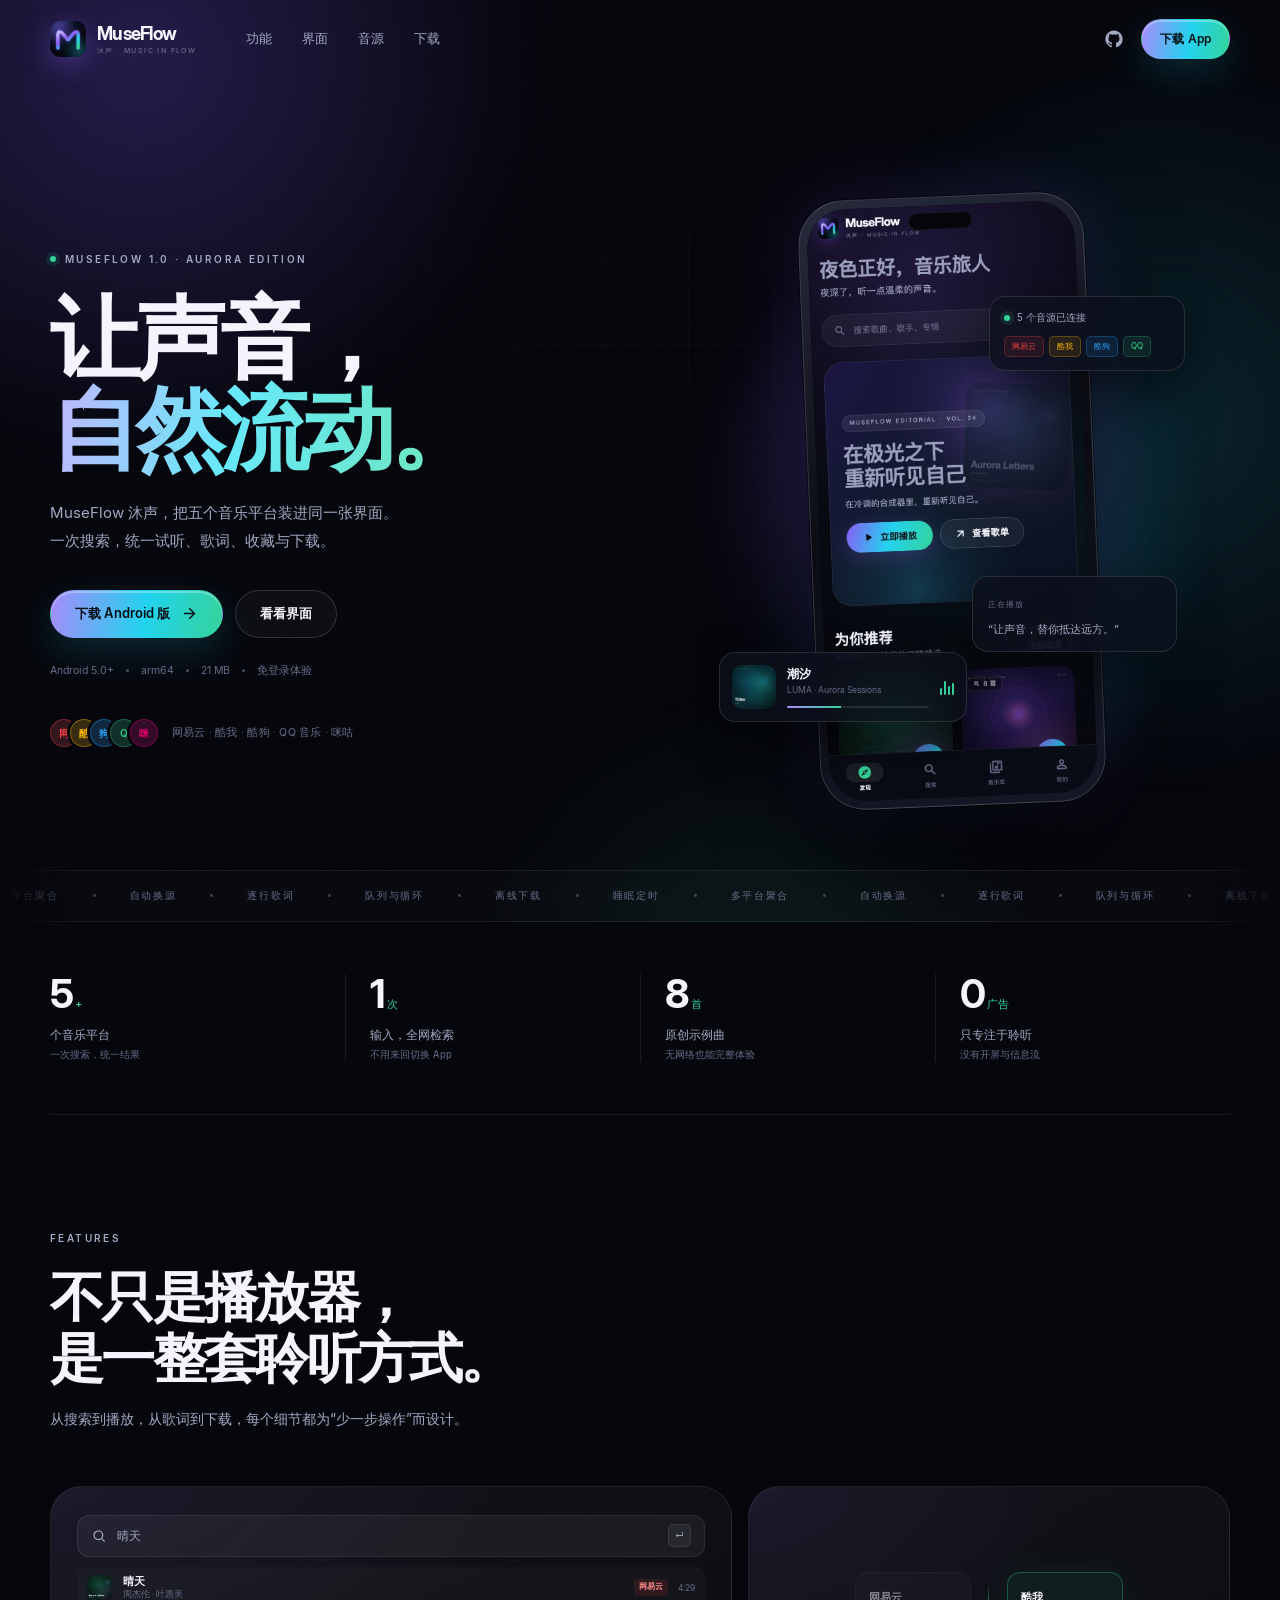
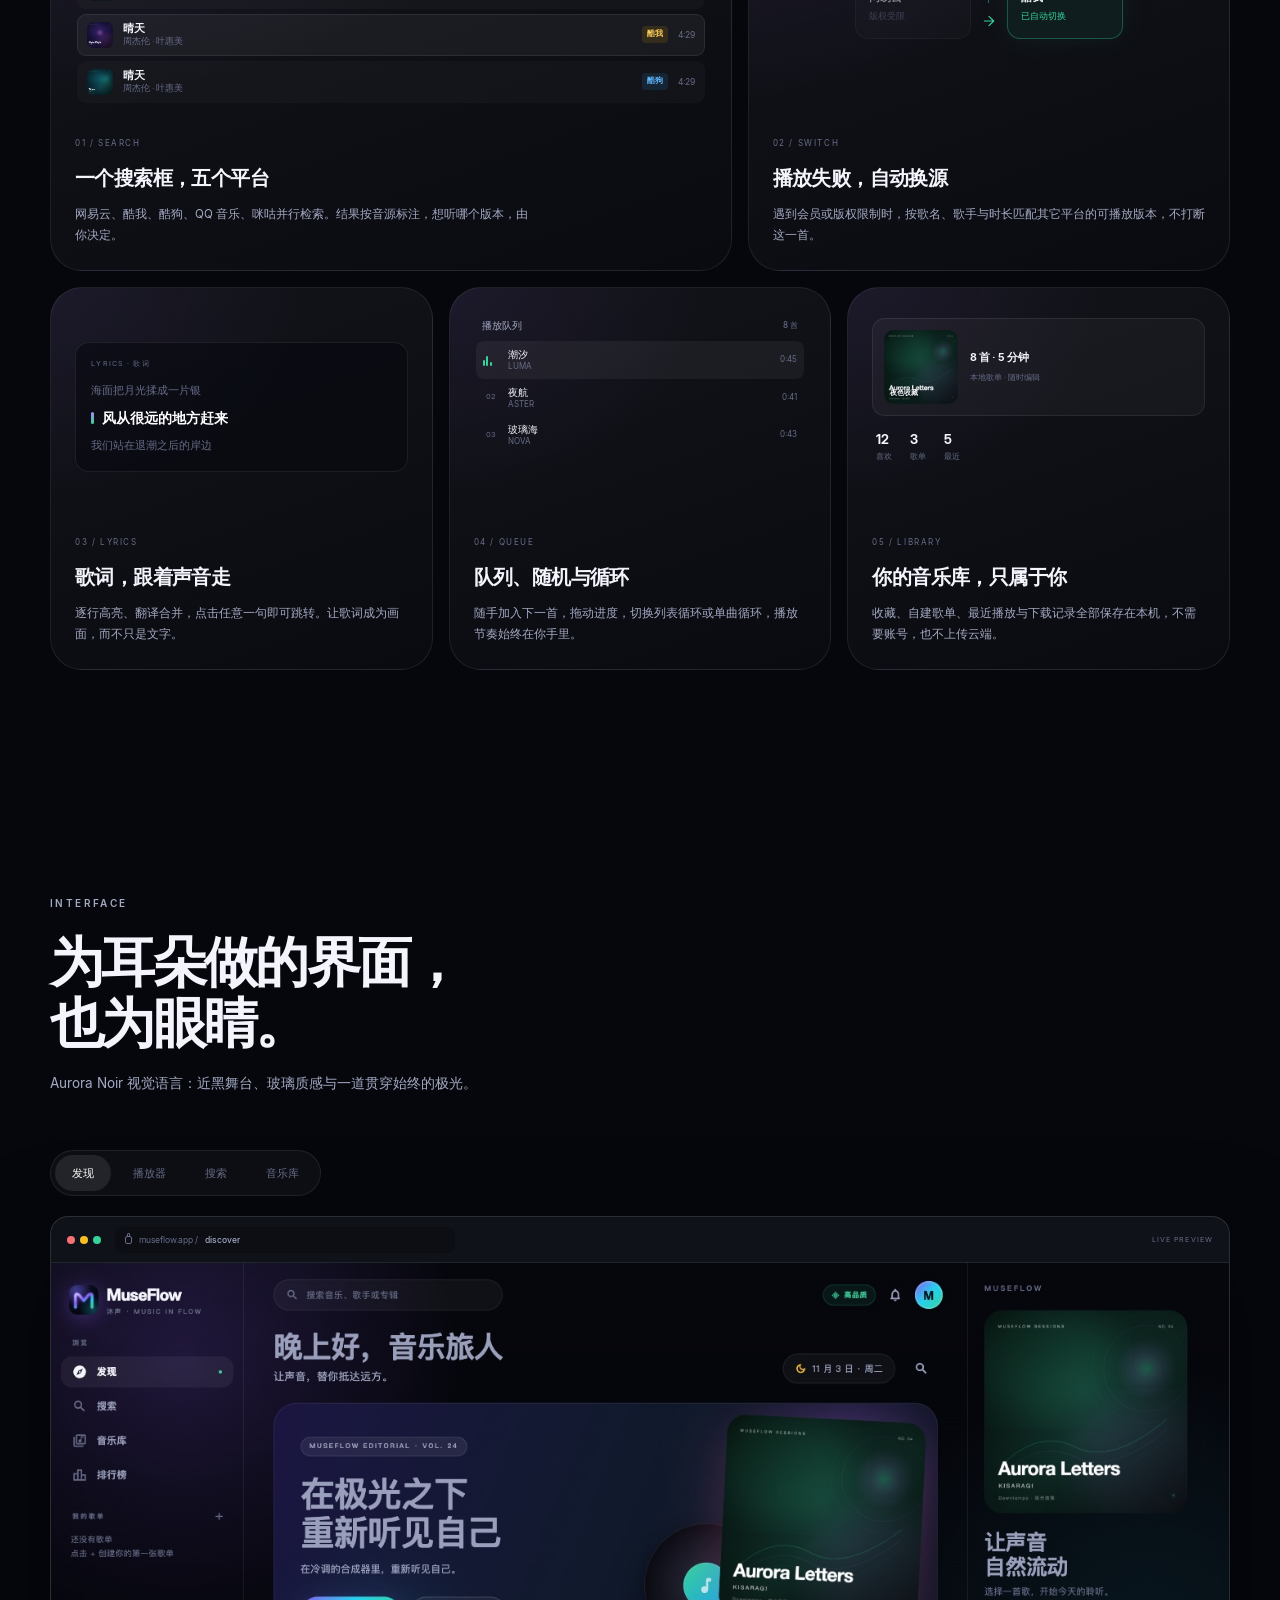
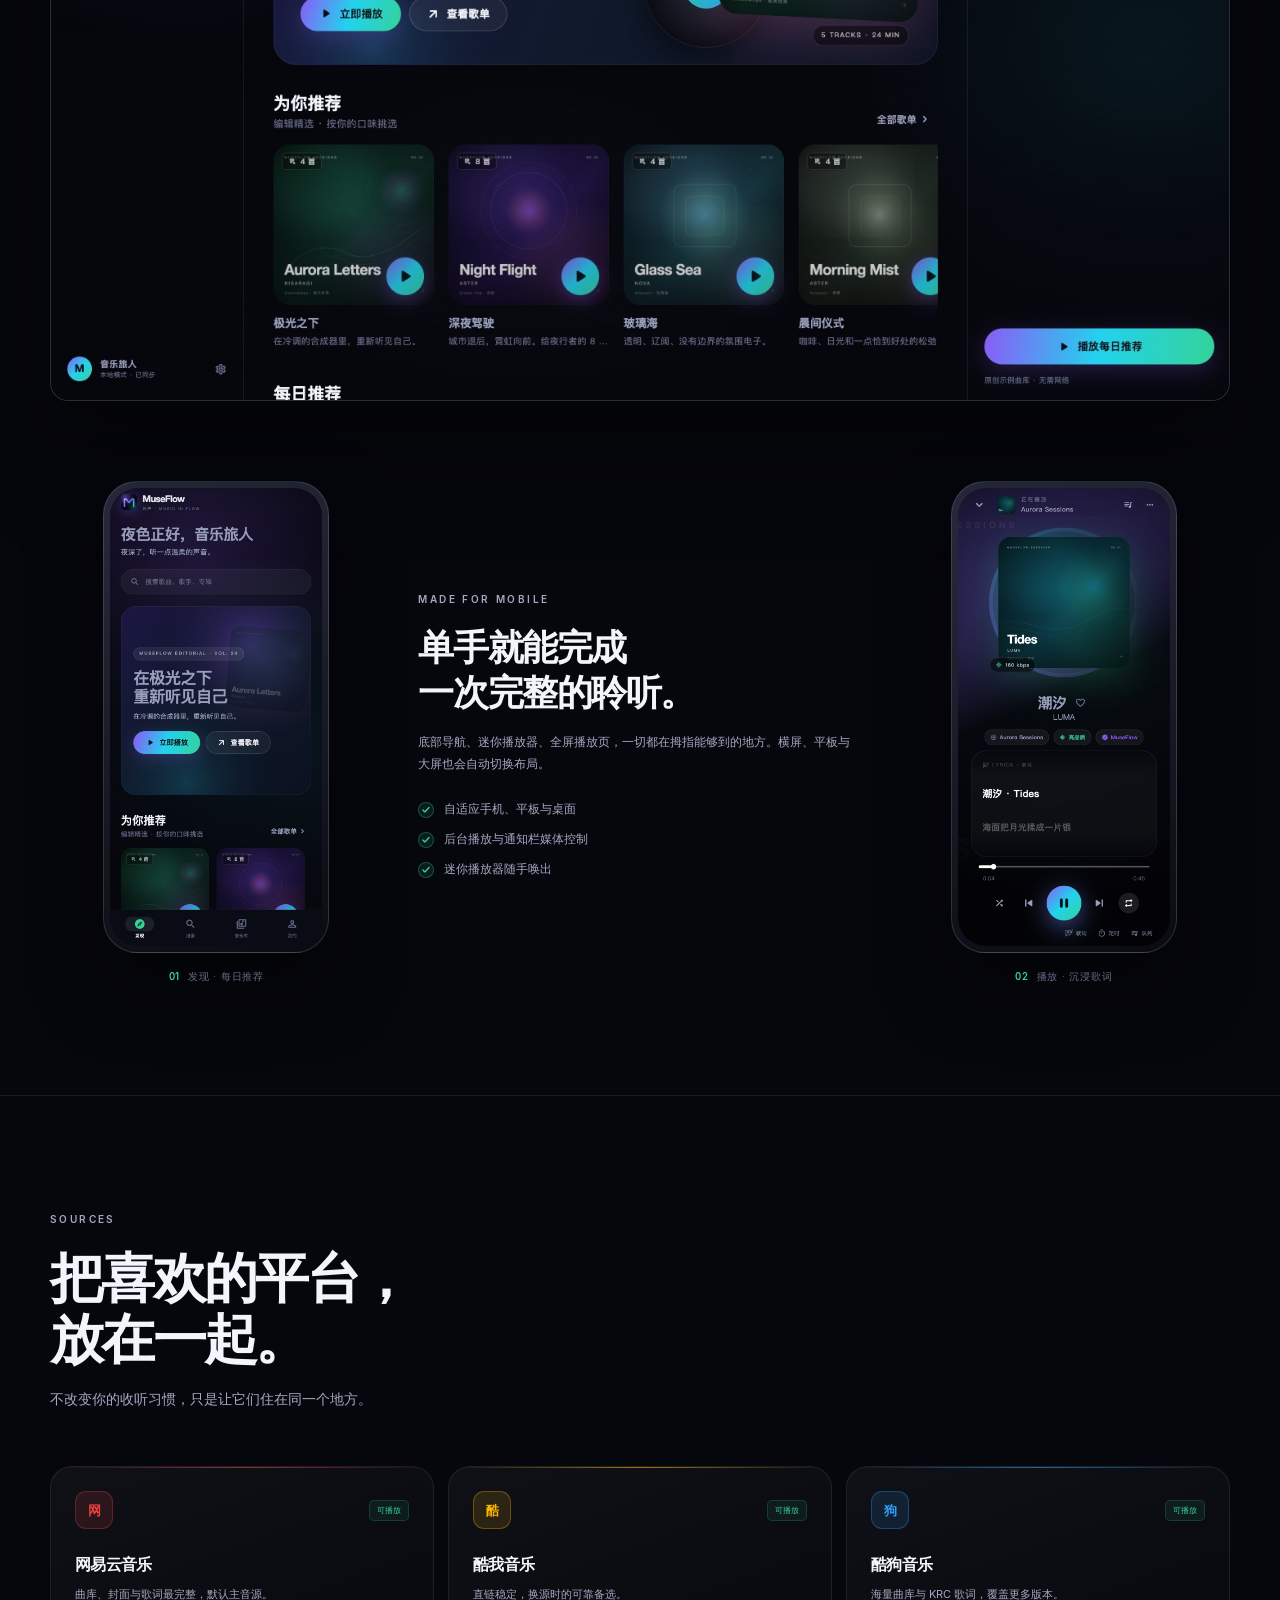
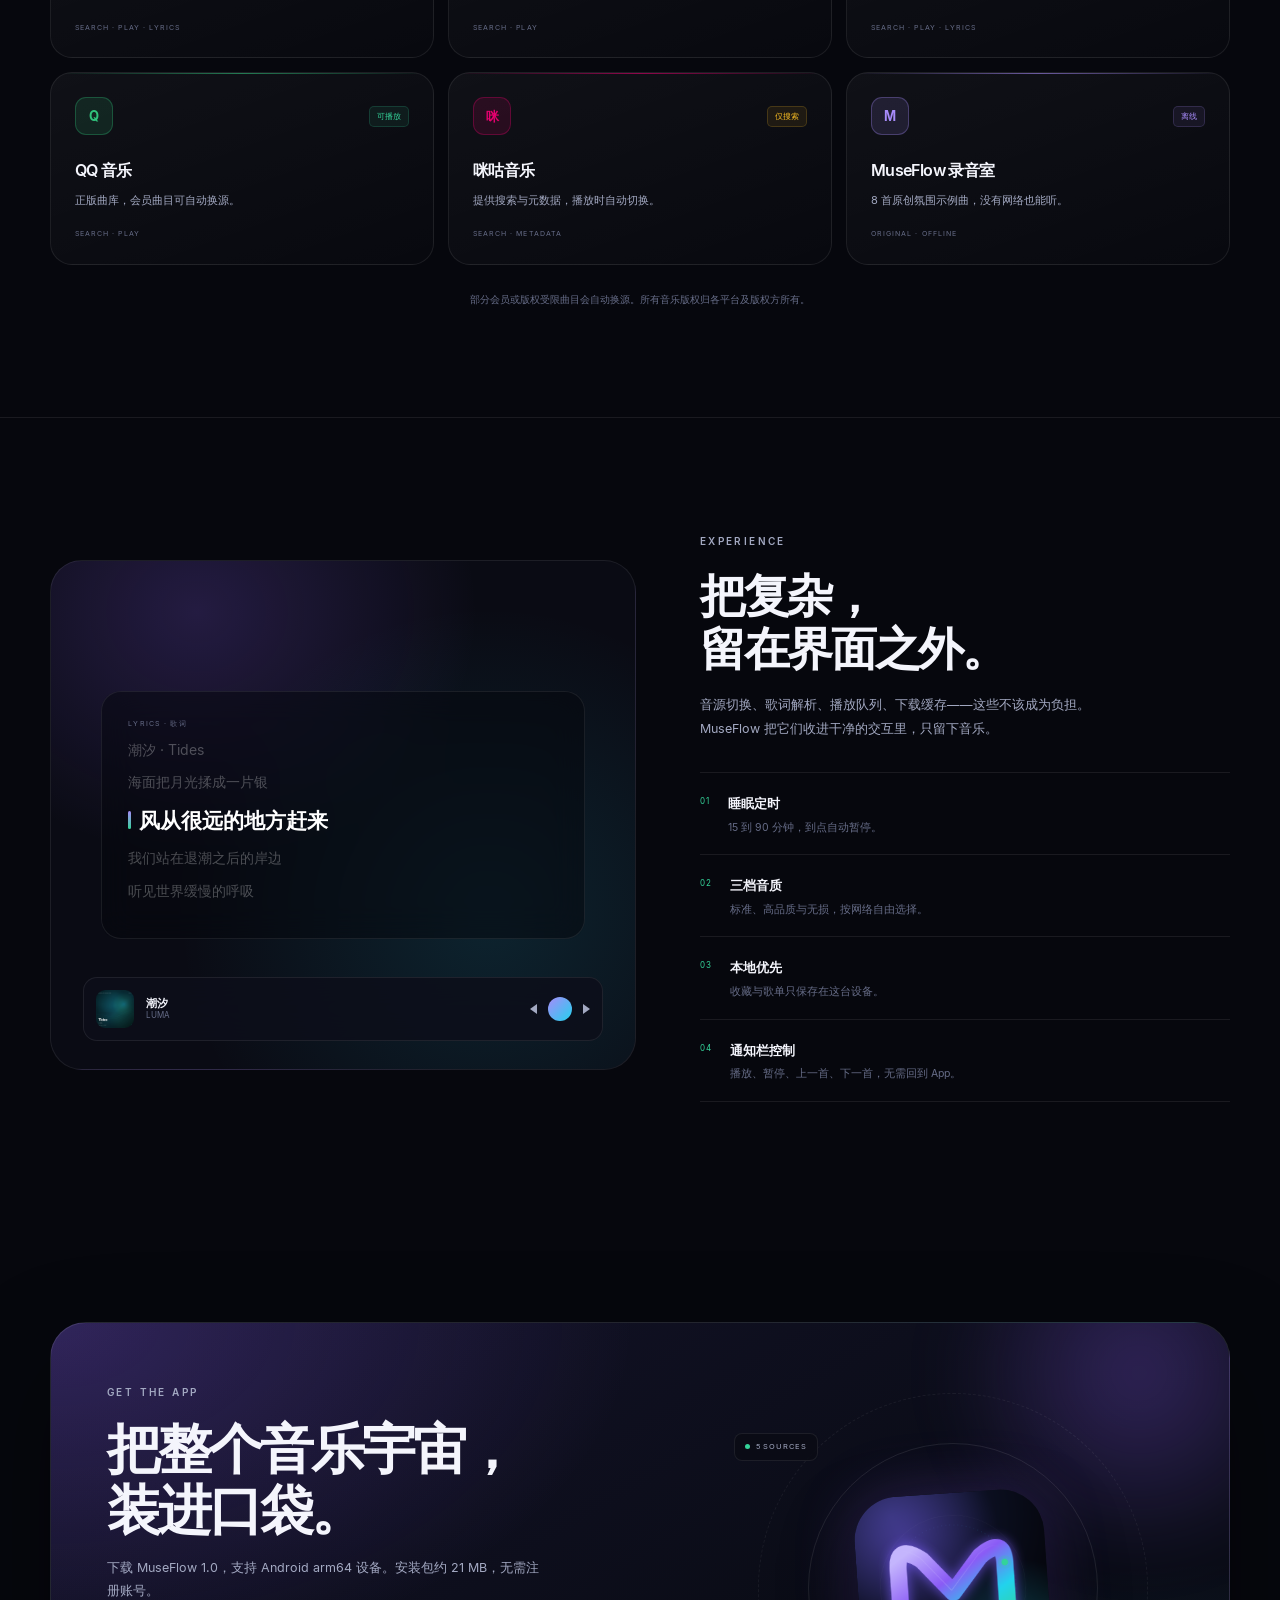
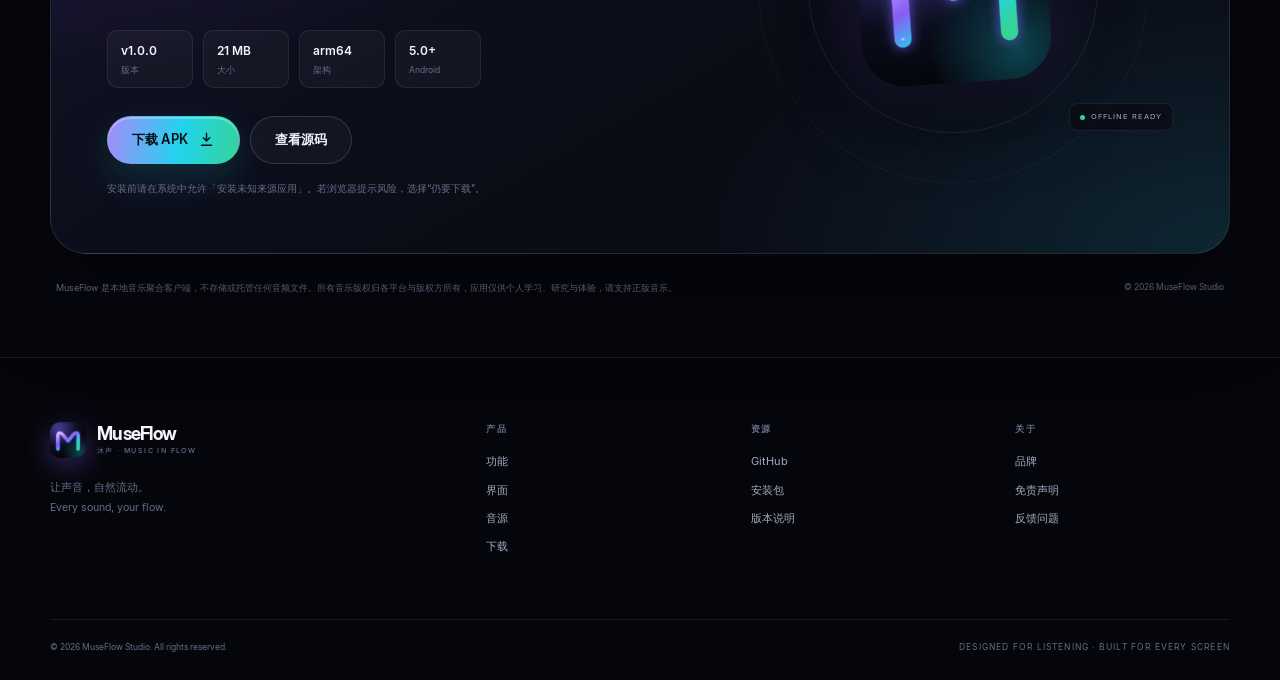
==== commit 631ab795: "feat: add notification media controls and background audio" ====
--- a/landing/index.html
+++ b/landing/index.html
@@ -284,7 +284,7 @@
             <p>底部导航、迷你播放器、全屏播放页，一切都在拇指能够到的地方。横屏、平板与大屏也会自动切换布局。</p>
             <ul class="check-list">
               <li>自适应手机、平板与桌面</li>
-              <li>后台持续播放，切换应用不中断</li>
+              <li>后台播放与通知栏媒体控制</li>
               <li>迷你播放器随手唤出</li>
             </ul>
           </div>
@@ -374,6 +374,7 @@
             <div><span>01</span><div><strong>睡眠定时</strong><p>15 到 90 分钟，到点自动暂停。</p></div></div>
             <div><span>02</span><div><strong>三档音质</strong><p>标准、高品质与无损，按网络自由选择。</p></div></div>
             <div><span>03</span><div><strong>本地优先</strong><p>收藏与歌单只保存在这台设备。</p></div></div>
+            <div><span>04</span><div><strong>通知栏控制</strong><p>播放、暂停、上一首、下一首，无需回到 App。</p></div></div>
           </div>
         </div>
       </div>
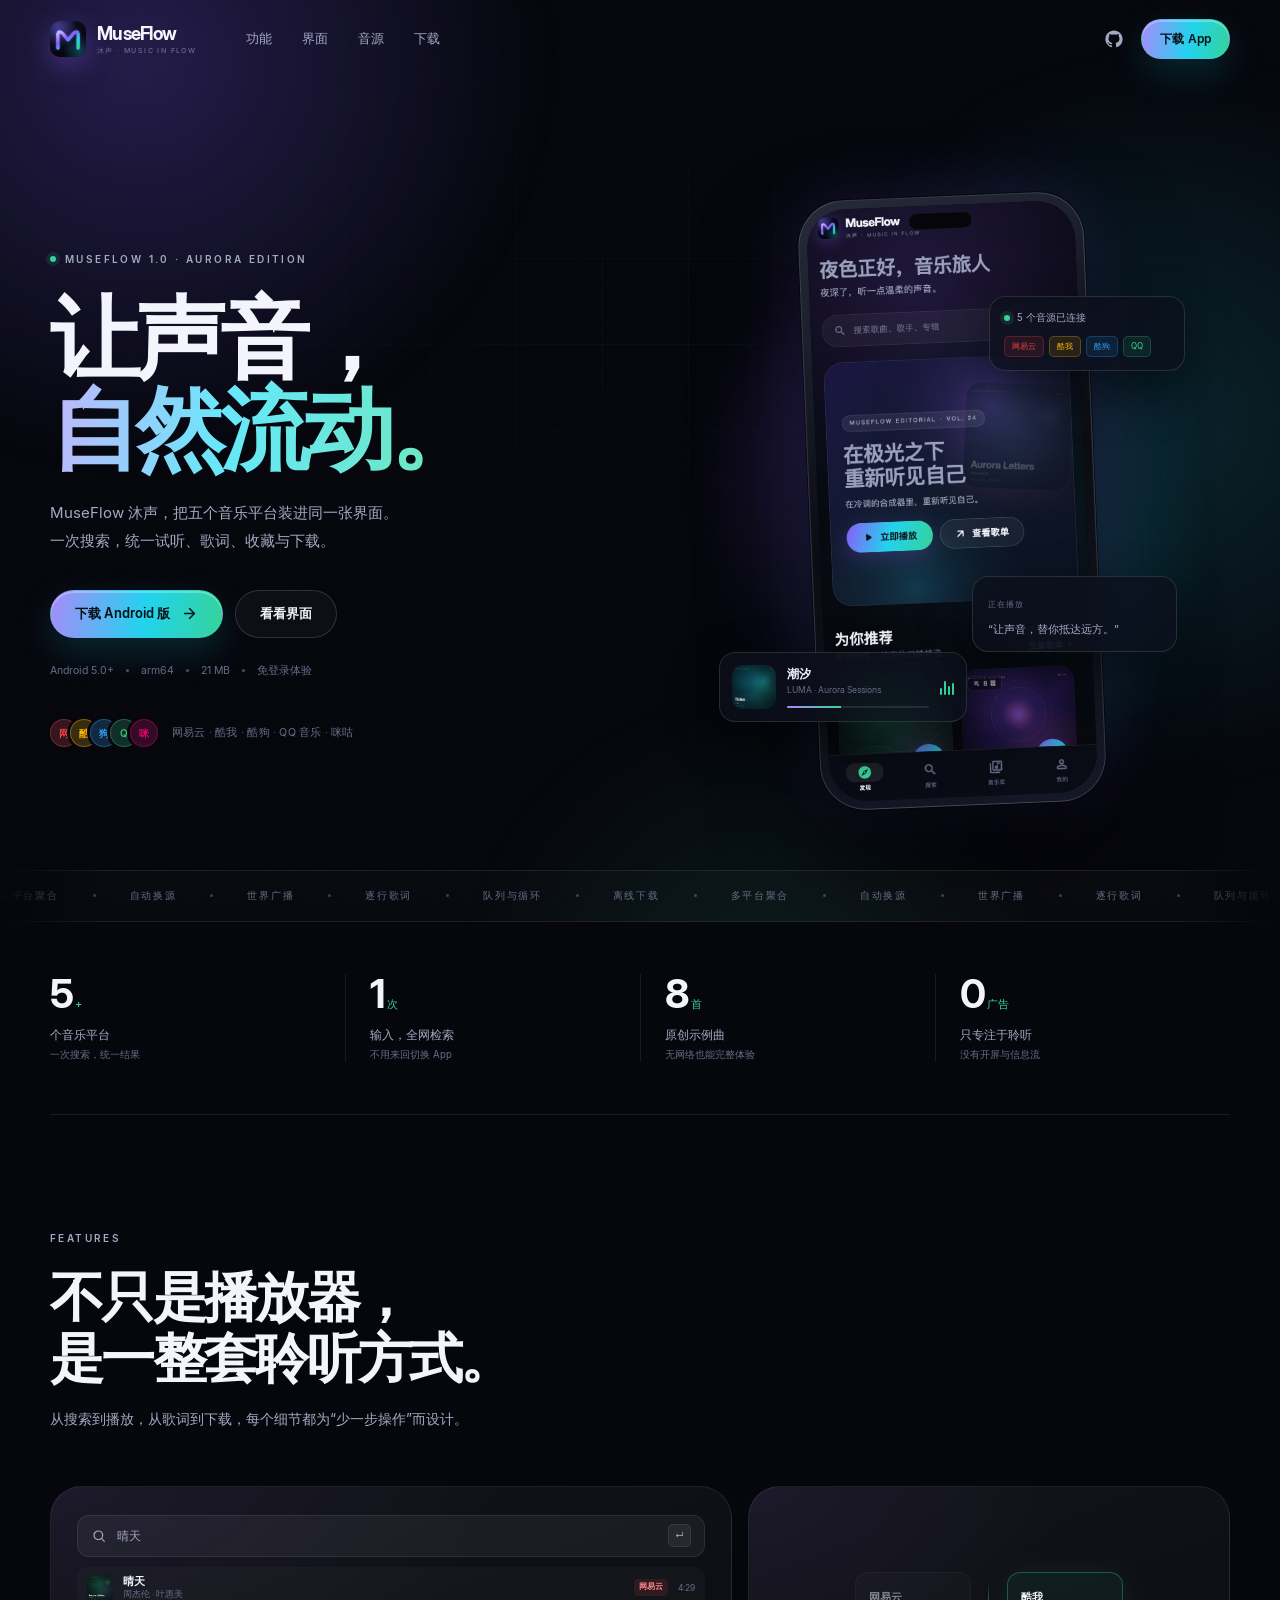
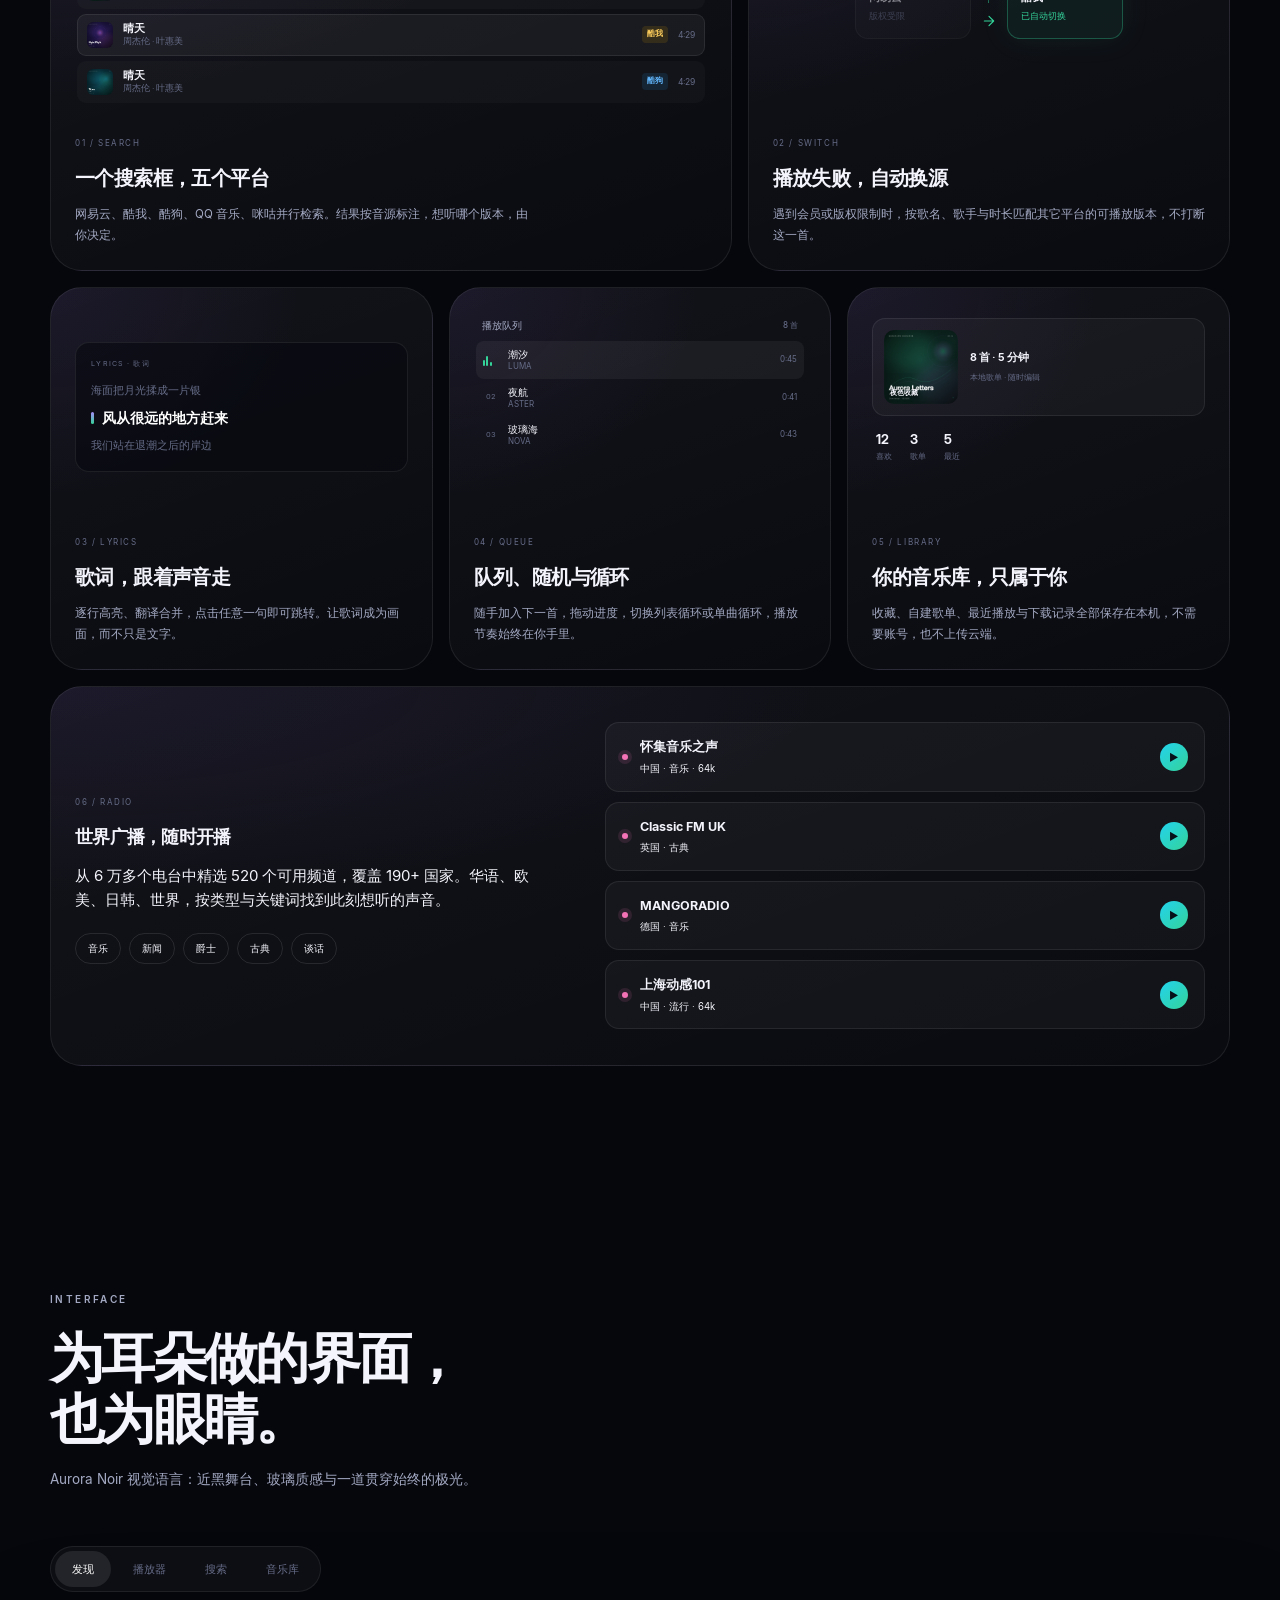
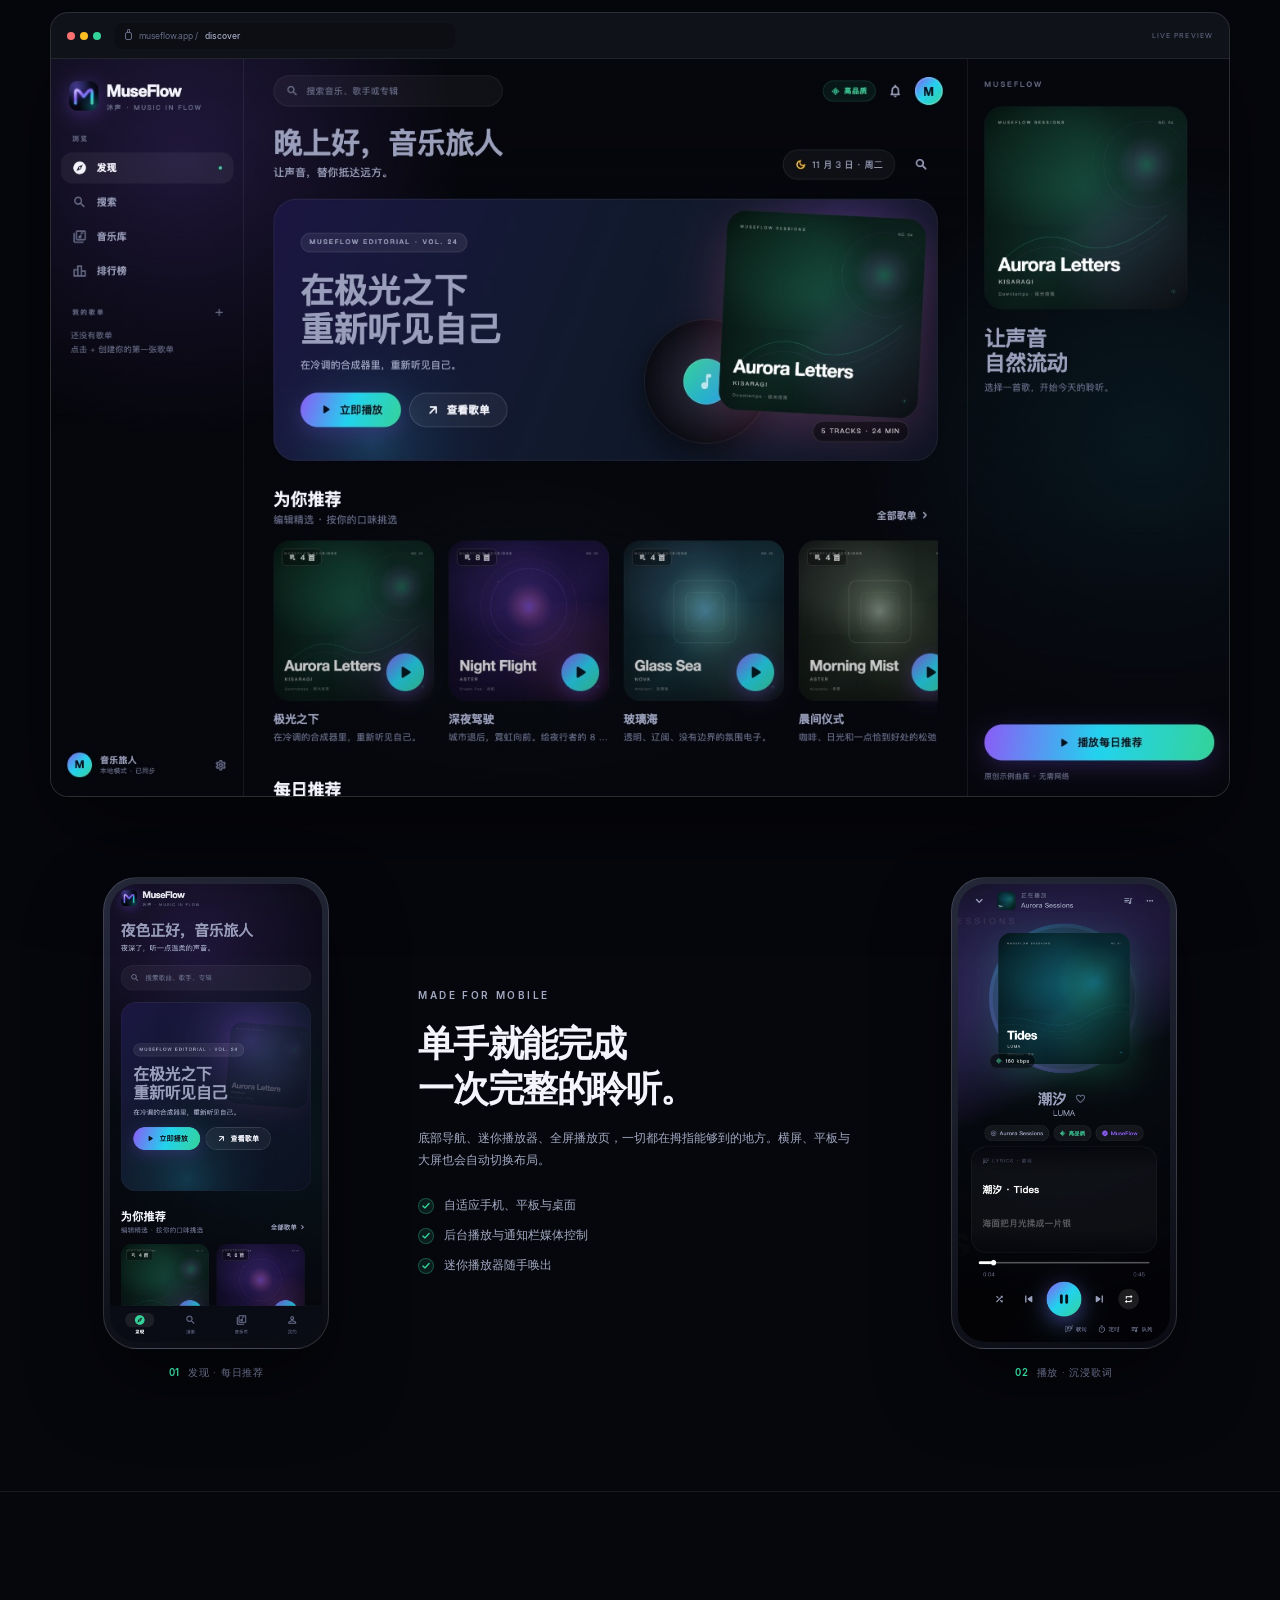
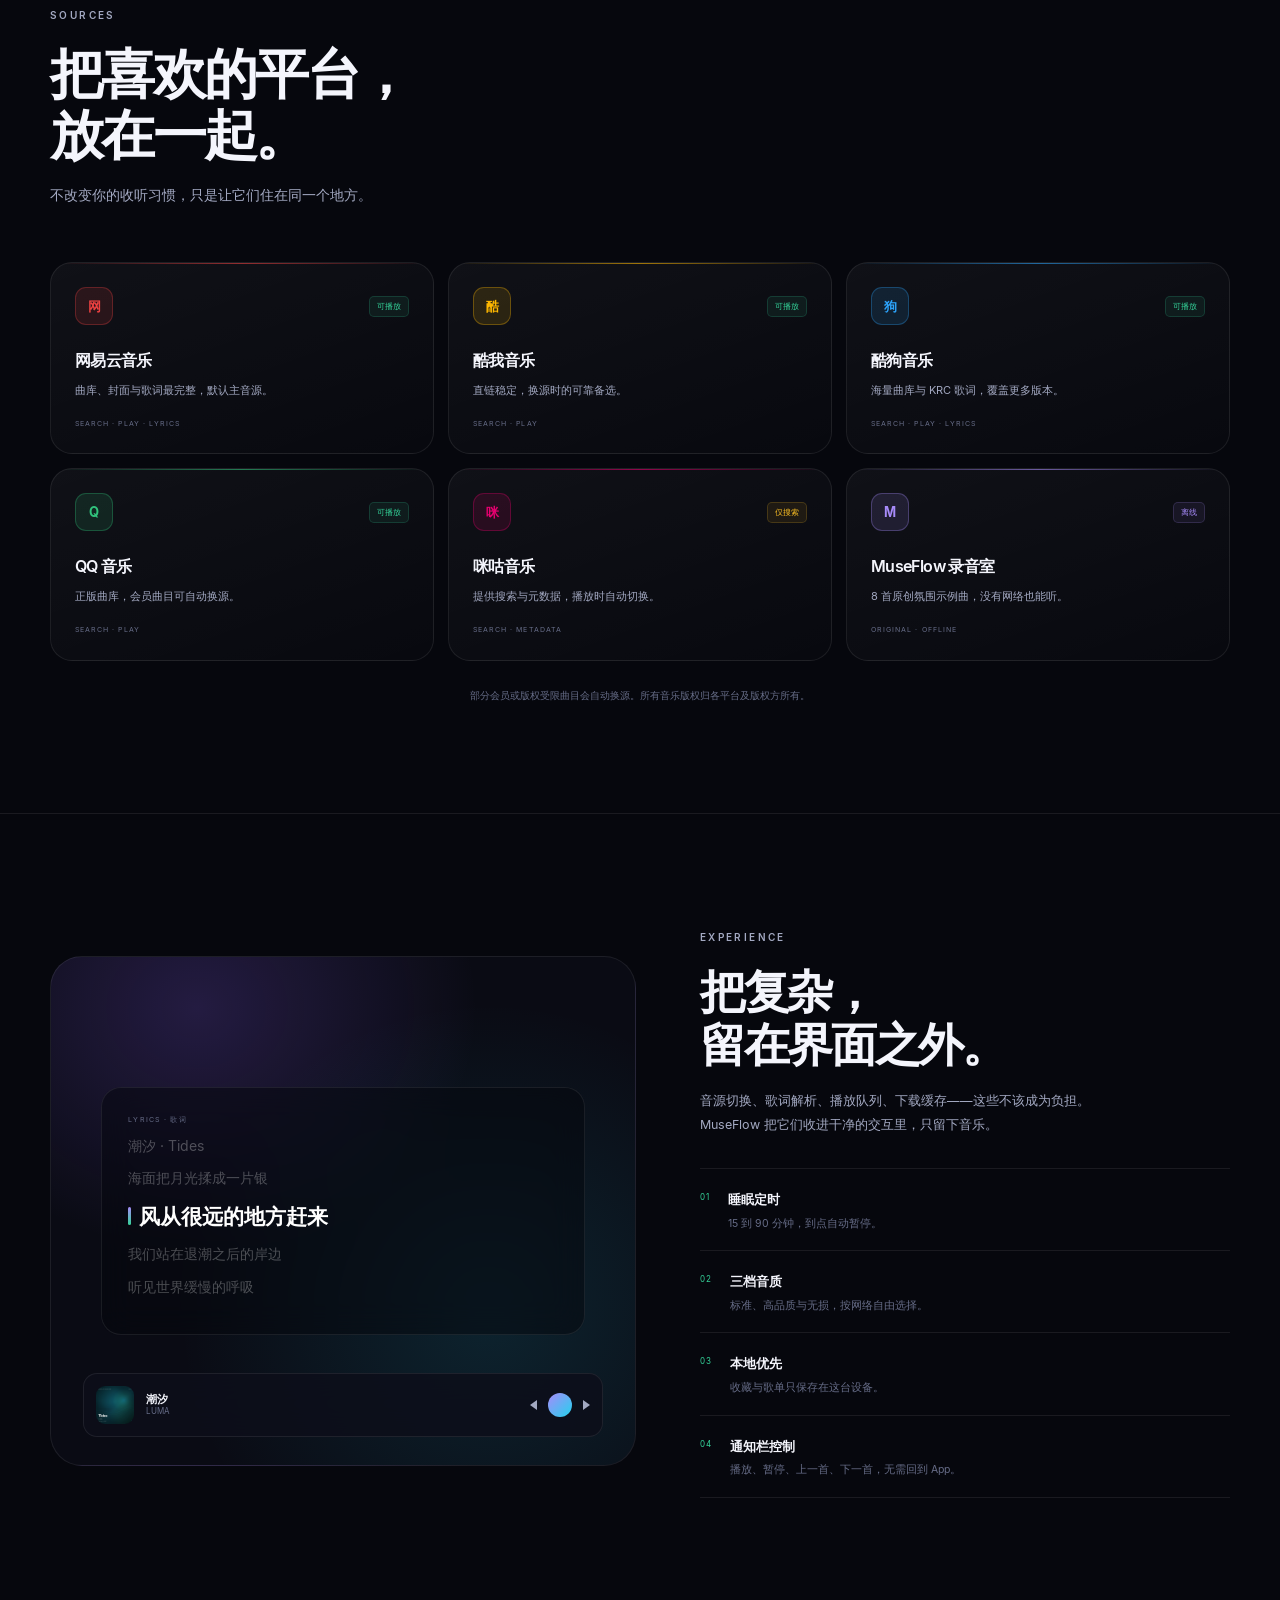
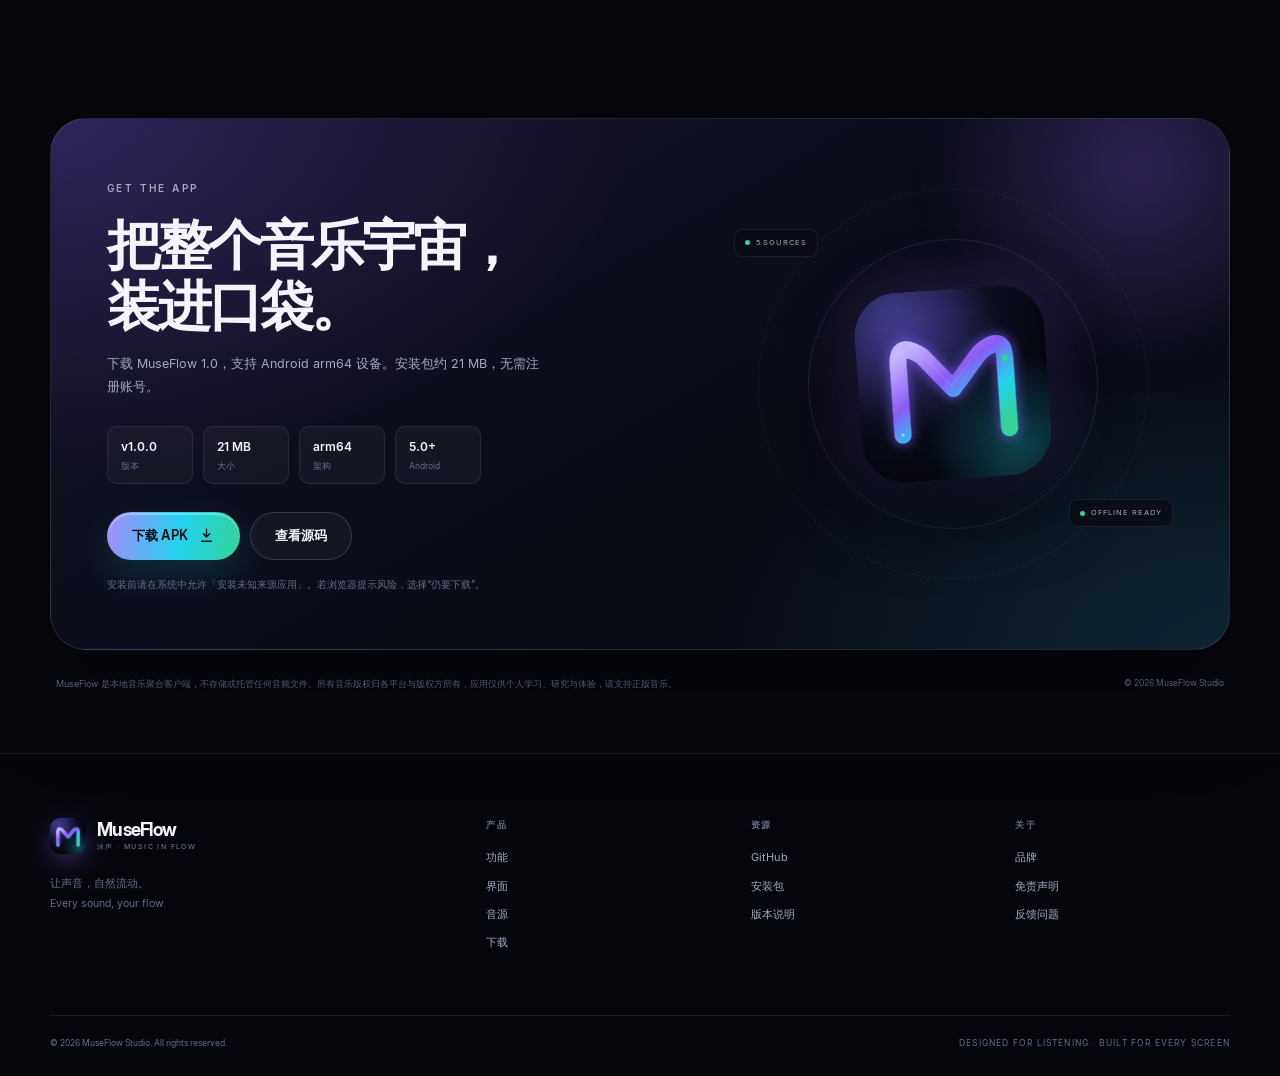
==== commit 9a71e0df: "feat: add world radio and notification favorite control" ====
--- a/landing/index.html
+++ b/landing/index.html
@@ -4,7 +4,7 @@
   <meta charset="UTF-8">
   <meta name="viewport" content="width=device-width, initial-scale=1, viewport-fit=cover">
   <title>MuseFlow 沐声 · 让声音自然流动</title>
-  <meta name="description" content="MuseFlow 沐声，一款把五个音乐平台装进同一张界面的播放器。聚合搜索、自动换源、逐行歌词、队列、收藏与离线下载，一次到位。">
+  <meta name="description" content="MuseFlow 沐声，一款把五个音乐平台装进同一张界面，并接入 520 个世界电台的播放器。聚合搜索、自动换源、逐行歌词、队列、收藏与离线下载，一次到位。">
   <meta name="theme-color" content="#06070D">
   <meta name="color-scheme" content="dark">
   <meta property="og:type" content="website">
@@ -142,8 +142,8 @@
 
       <div class="ticker" aria-hidden="true">
         <div class="ticker-track">
-          <span>多平台聚合</span><i></i><span>自动换源</span><i></i><span>逐行歌词</span><i></i><span>队列与循环</span><i></i><span>离线下载</span><i></i><span>睡眠定时</span><i></i>
-          <span>多平台聚合</span><i></i><span>自动换源</span><i></i><span>逐行歌词</span><i></i><span>队列与循环</span><i></i><span>离线下载</span><i></i><span>睡眠定时</span><i></i>
+          <span>多平台聚合</span><i></i><span>自动换源</span><i></i><span>世界广播</span><i></i><span>逐行歌词</span><i></i><span>队列与循环</span><i></i><span>离线下载</span><i></i>
+          <span>多平台聚合</span><i></i><span>自动换源</span><i></i><span>世界广播</span><i></i><span>逐行歌词</span><i></i><span>队列与循环</span><i></i><span>离线下载</span><i></i>
         </div>
       </div>
     </section>
@@ -239,6 +239,23 @@
               <span class="card-index">05 / LIBRARY</span>
               <h3>你的音乐库，只属于你</h3>
               <p>收藏、自建歌单、最近播放与下载记录全部保存在本机，不需要账号，也不上传云端。</p>
+            </div>
+          </article>
+
+          <article class="bento-card span-12 radio-bento reveal" data-delay="220">
+            <div class="radio-bento-copy">
+              <span class="card-index">06 / RADIO</span>
+              <h3>世界广播，随时开播</h3>
+              <p>从 6 万多个电台中精选 520 个可用频道，覆盖 190+ 国家。华语、欧美、日韩、世界，按类型与关键词找到此刻想听的声音。</p>
+              <div class="radio-genres">
+                <span>音乐</span><span>新闻</span><span>爵士</span><span>古典</span><span>谈话</span>
+              </div>
+            </div>
+            <div class="radio-strip" aria-hidden="true">
+              <div class="radio-station"><span class="radio-live"></span><div><strong>怀集音乐之声</strong><small>中国 · 音乐 · 64k</small></div><b>▶</b></div>
+              <div class="radio-station"><span class="radio-live"></span><div><strong>Classic FM UK</strong><small>英国 · 古典</small></div><b>▶</b></div>
+              <div class="radio-station"><span class="radio-live"></span><div><strong>MANGORADIO</strong><small>德国 · 音乐</small></div><b>▶</b></div>
+              <div class="radio-station"><span class="radio-live"></span><div><strong>上海动感101</strong><small>中国 · 流行 · 64k</small></div><b>▶</b></div>
             </div>
           </article>
         </div>
--- a/landing/styles.css
+++ b/landing/styles.css
@@ -603,6 +603,7 @@
 .bento-card:hover { transform: translateY(-5px); border-color: rgba(255, 255, 255, 0.16); }
 .bento-card:hover::before { opacity: 1; }
 .span-7 { grid-column: span 7; }
+.span-12 { grid-column: span 12; }
 .span-5 { grid-column: span 5; }
 .span-4 { grid-column: span 4; }
 .bento-copy { position: relative; z-index: 2; margin-top: auto; padding-top: 26px; }
@@ -1112,3 +1113,78 @@
   *, *::before, *::after { animation-duration: 0.001ms !important; animation-iteration-count: 1 !important; transition-duration: 0.001ms !important; }
   .js .reveal { opacity: 1; transform: none; }
 }
+
+/* ---------- World radio ---------- */
+.radio-bento {
+  display: grid;
+  grid-template-columns: minmax(0, 0.9fr) minmax(0, 1.1fr);
+  gap: 40px;
+  align-items: center;
+}
+.radio-bento-copy h3 { margin: 10px 0 12px; }
+.radio-bento-copy p { max-width: 460px; }
+.radio-genres {
+  display: flex;
+  flex-wrap: wrap;
+  gap: 8px;
+  margin-top: 20px;
+}
+.radio-genres span {
+  padding: 6px 12px;
+  border-radius: 999px;
+  border: 1px solid rgba(255, 255, 255, 0.1);
+  color: var(--text-tertiary);
+  font-size: 10px;
+}
+.radio-strip {
+  display: grid;
+  gap: 10px;
+}
+.radio-station {
+  display: flex;
+  align-items: center;
+  gap: 12px;
+  padding: 14px 16px;
+  border-radius: 14px;
+  border: 1px solid rgba(255, 255, 255, 0.08);
+  background: rgba(255, 255, 255, 0.035);
+}
+.radio-station div {
+  display: flex;
+  flex-direction: column;
+  gap: 3px;
+  min-width: 0;
+  flex: 1;
+}
+.radio-station strong {
+  font-size: 12.5px;
+  color: var(--text-primary);
+  white-space: nowrap;
+  overflow: hidden;
+  text-overflow: ellipsis;
+}
+.radio-station small {
+  font-size: 9.5px;
+  color: var(--text-tertiary);
+}
+.radio-station b {
+  width: 28px;
+  height: 28px;
+  border-radius: 50%;
+  display: grid;
+  place-items: center;
+  color: #071018;
+  font-size: 10px;
+  background: linear-gradient(135deg, var(--cyan), var(--mint));
+}
+.radio-live {
+  width: 6px;
+  height: 6px;
+  flex: none;
+  border-radius: 50%;
+  background: var(--pink);
+  box-shadow: 0 0 0 4px rgba(244, 114, 182, 0.12);
+}
+@media (max-width: 900px) {
+  .radio-bento { grid-template-columns: 1fr; gap: 26px; }
+}
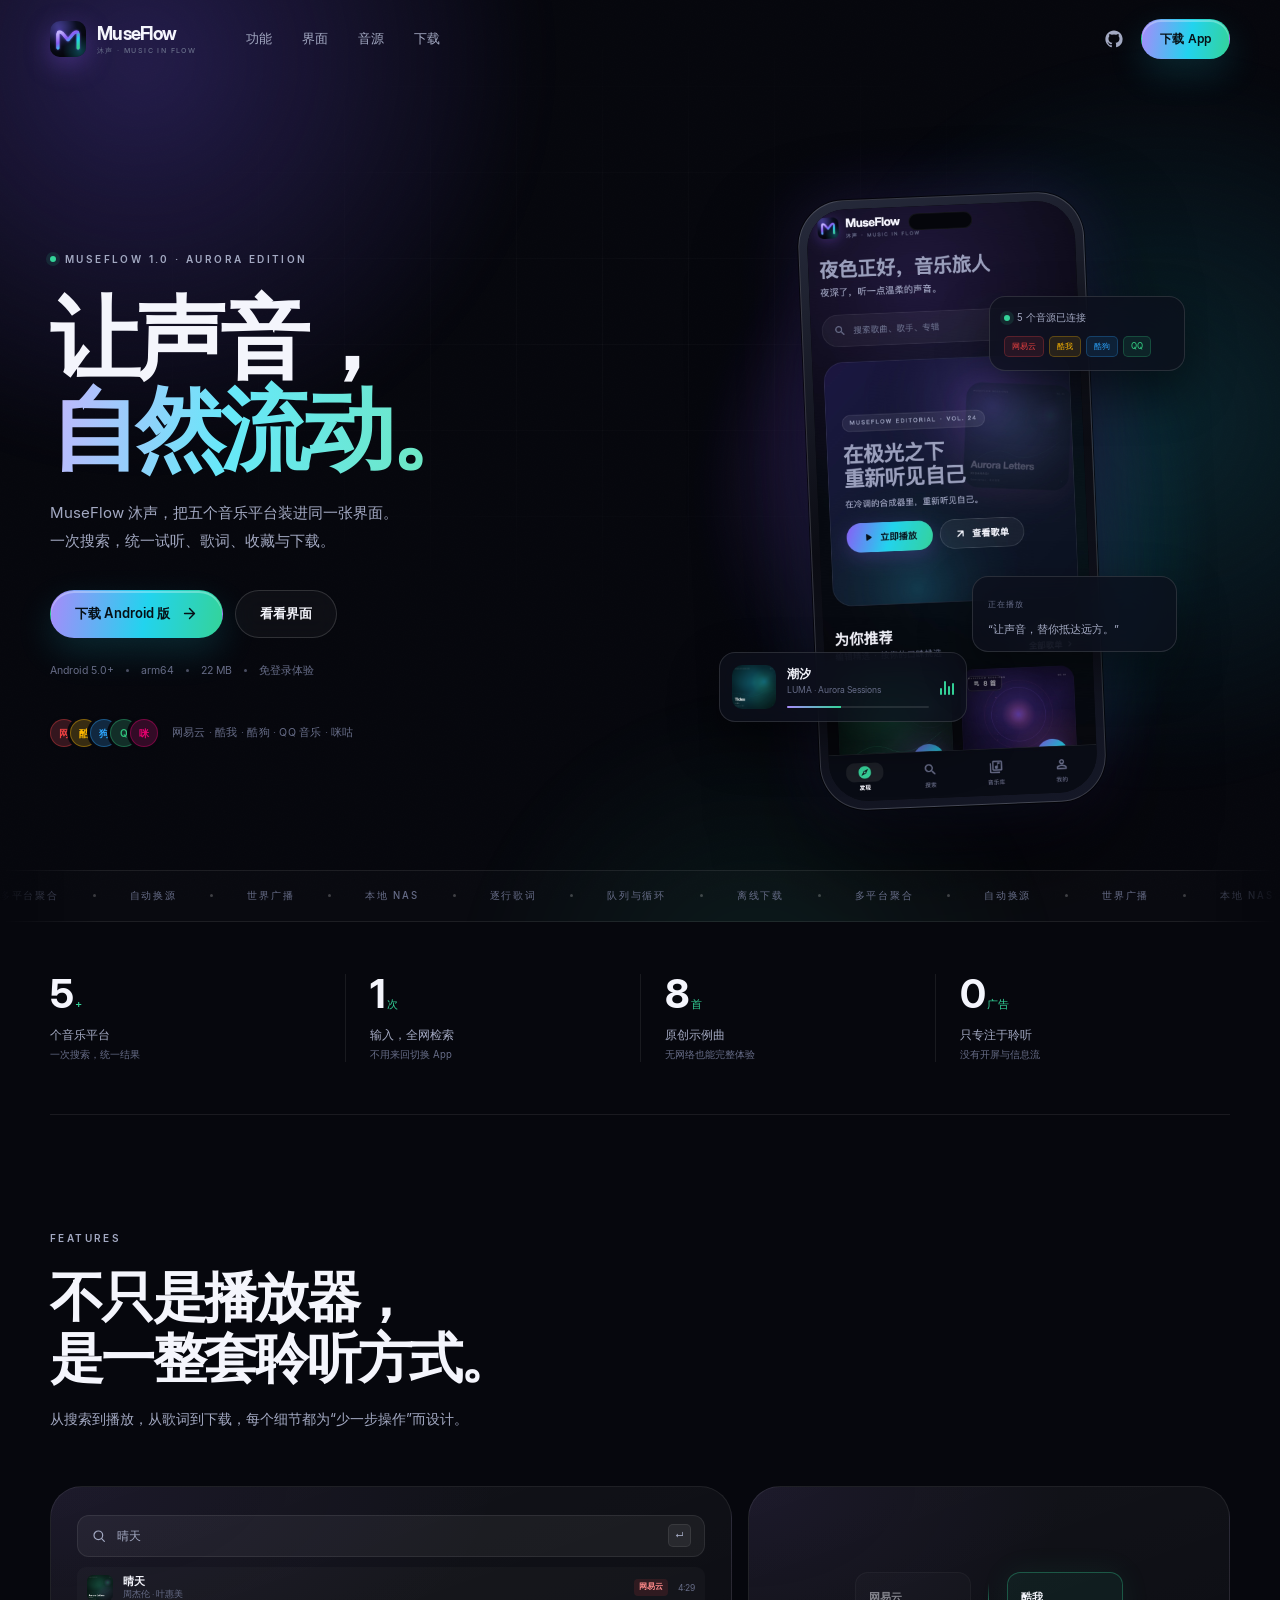
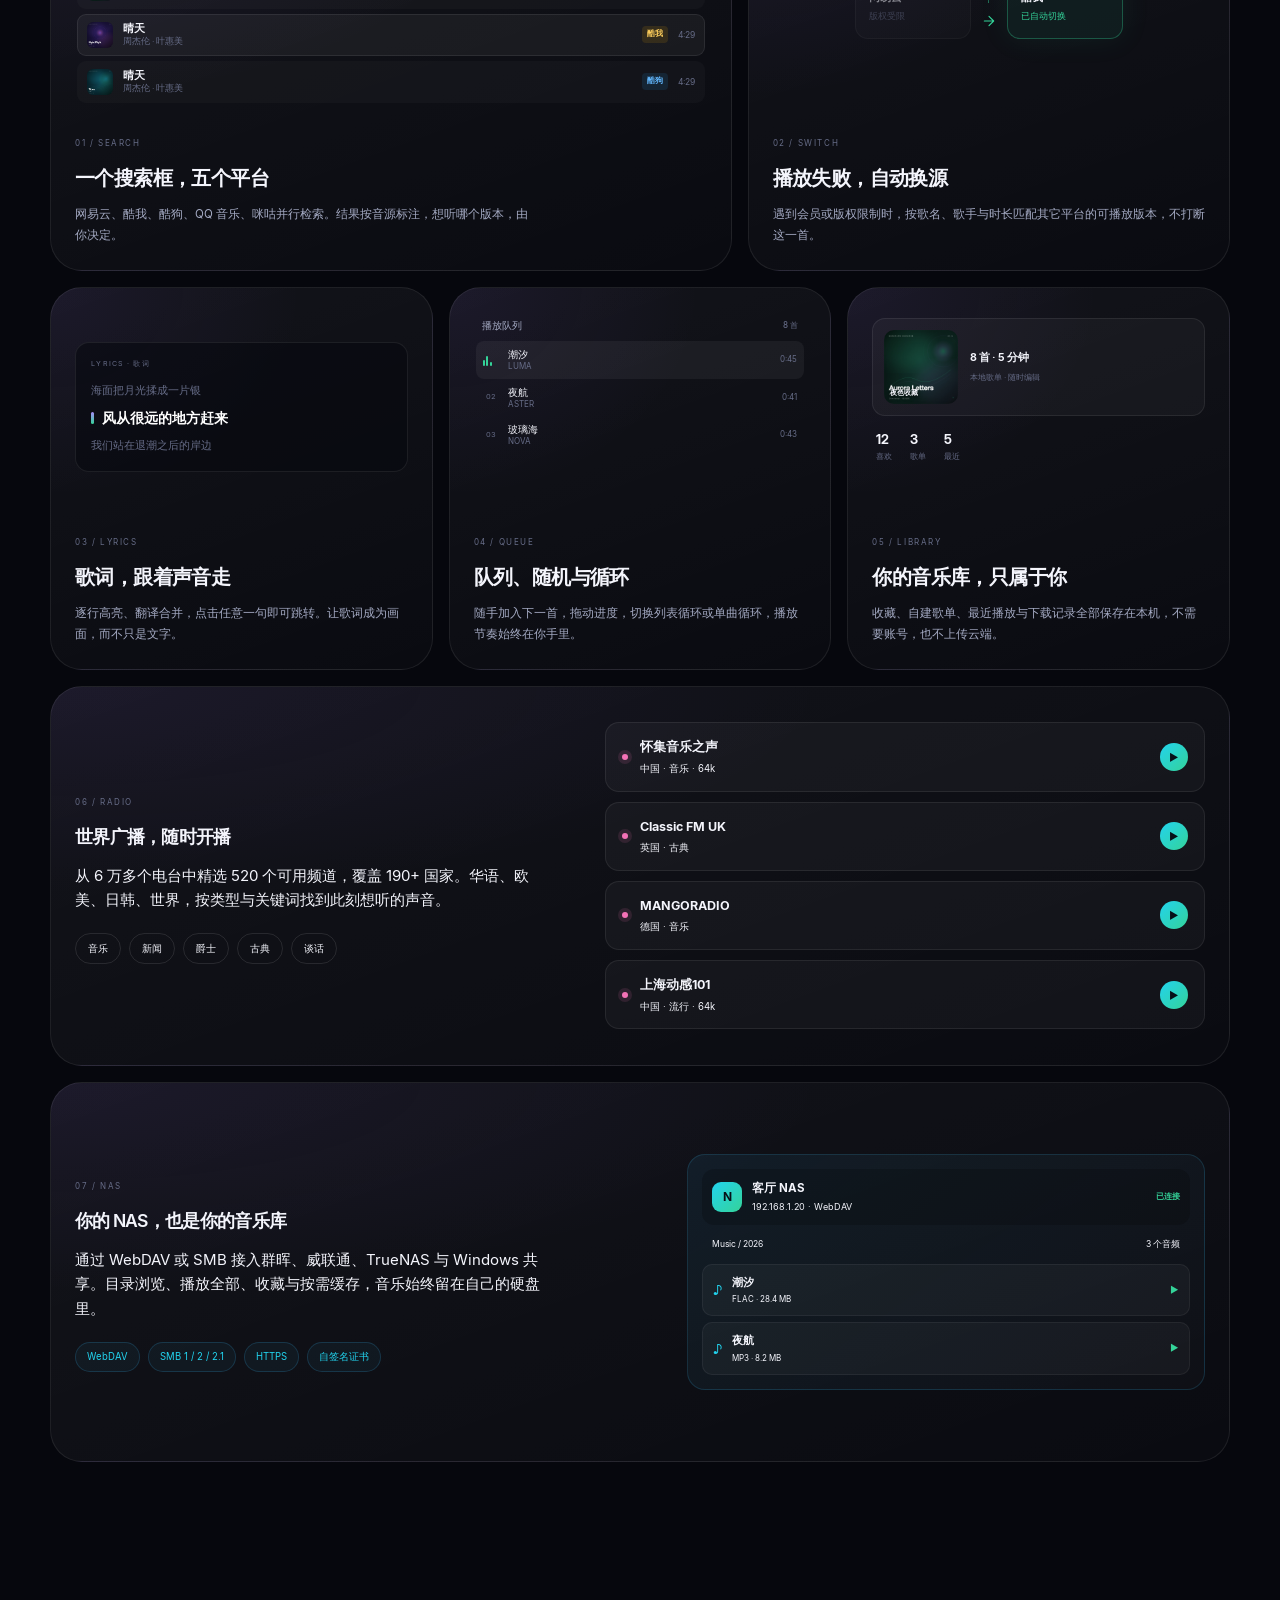
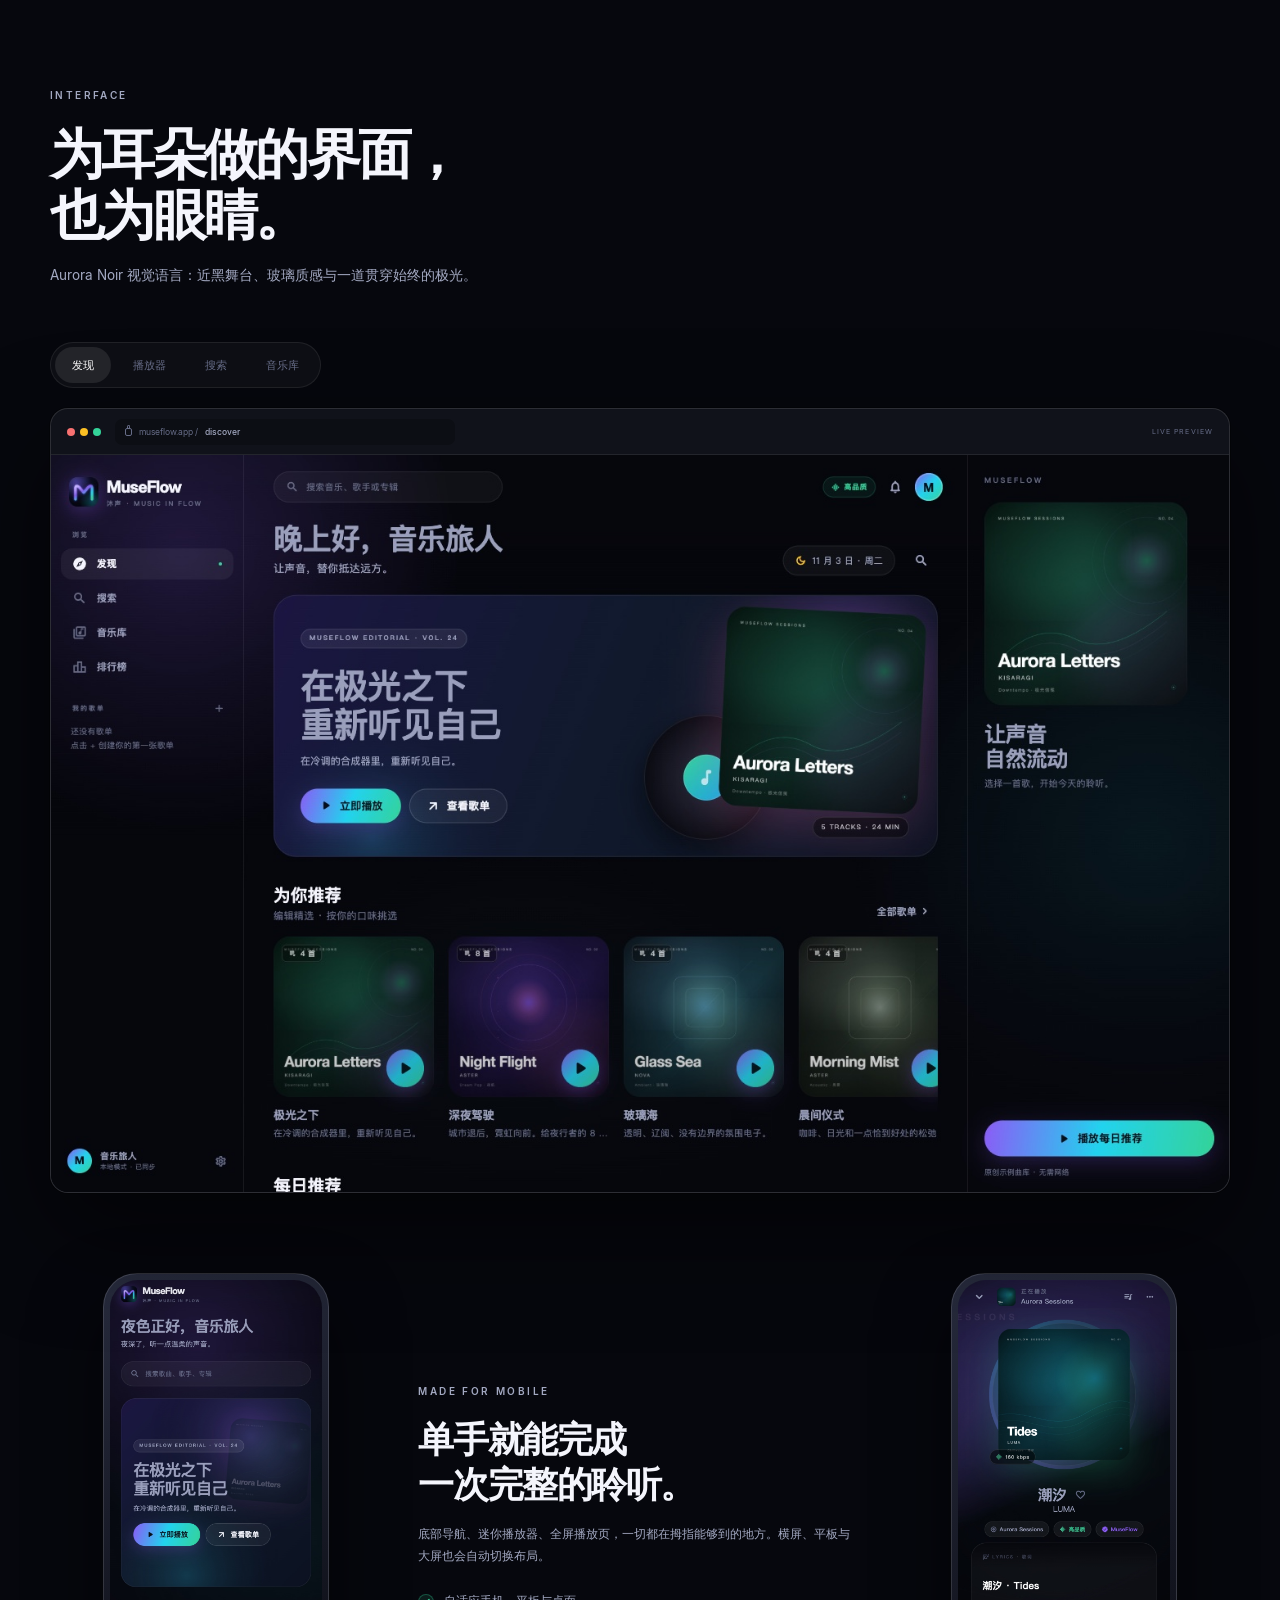
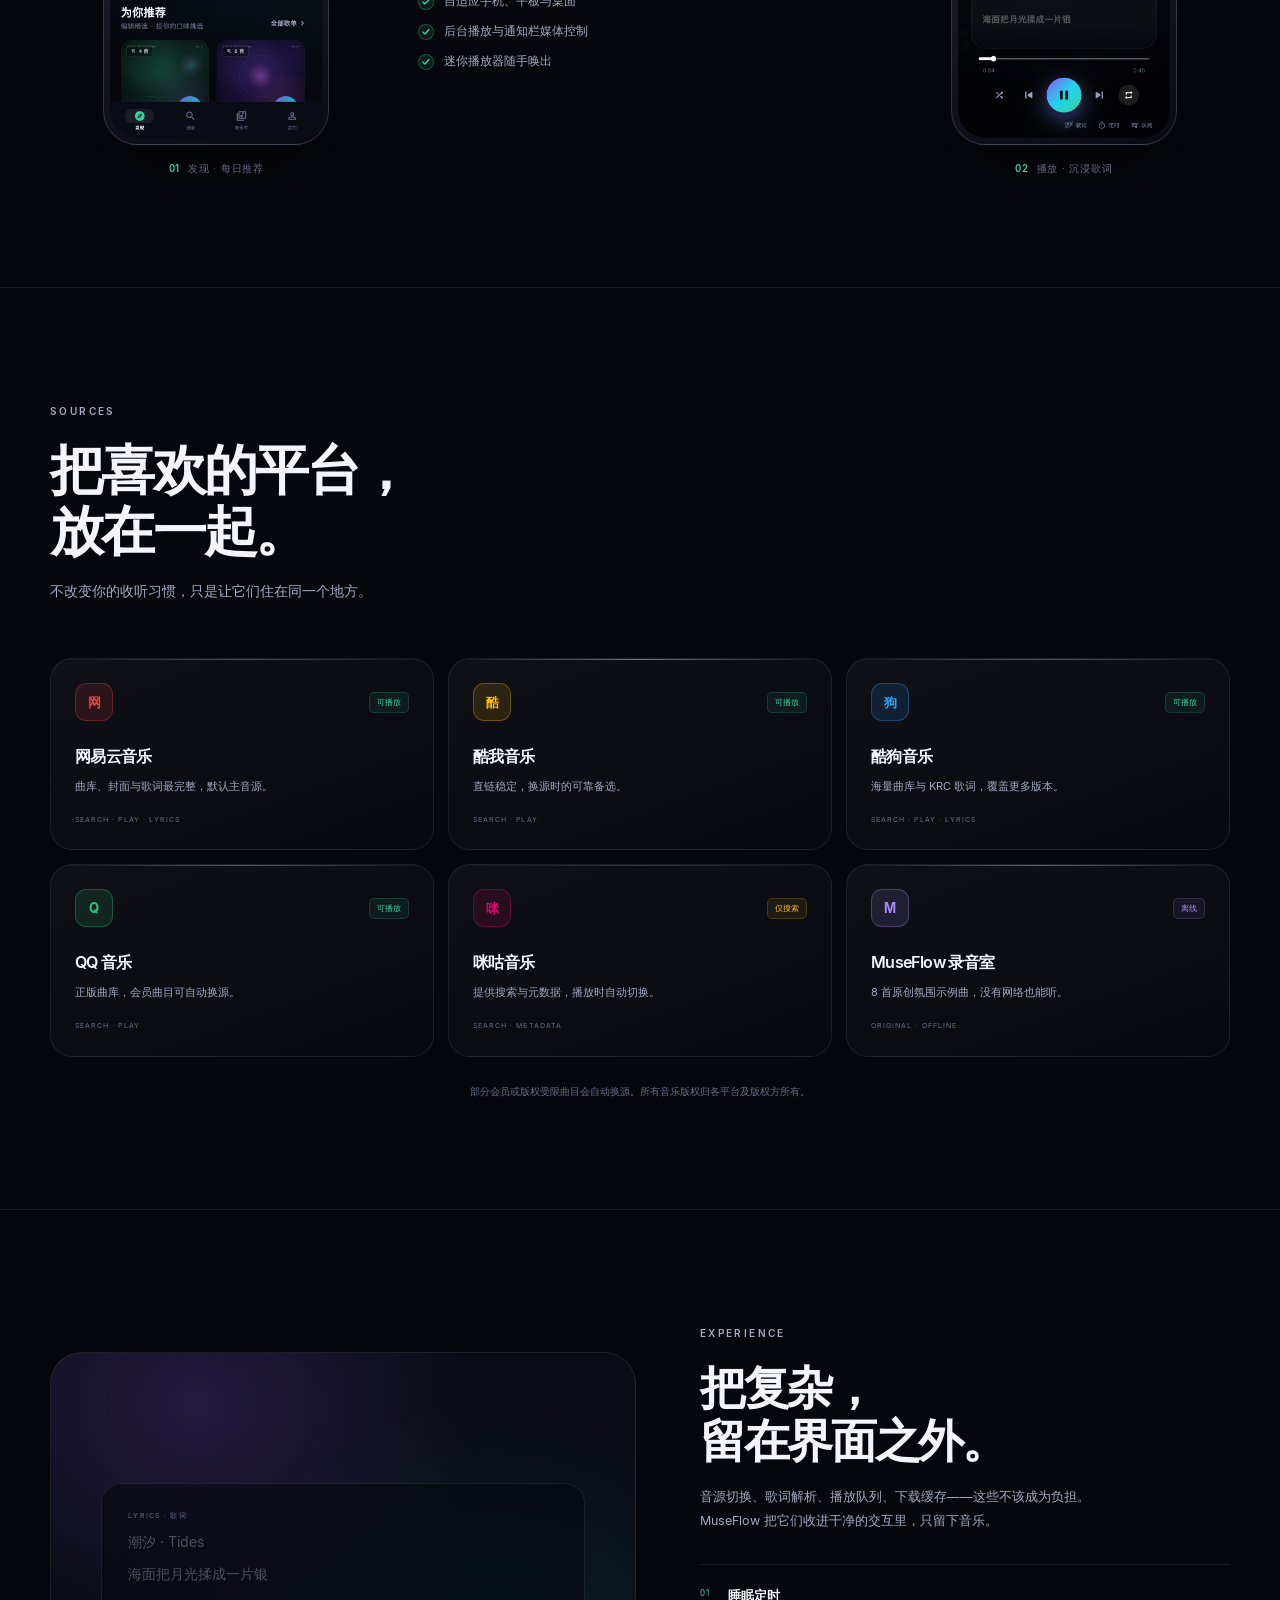
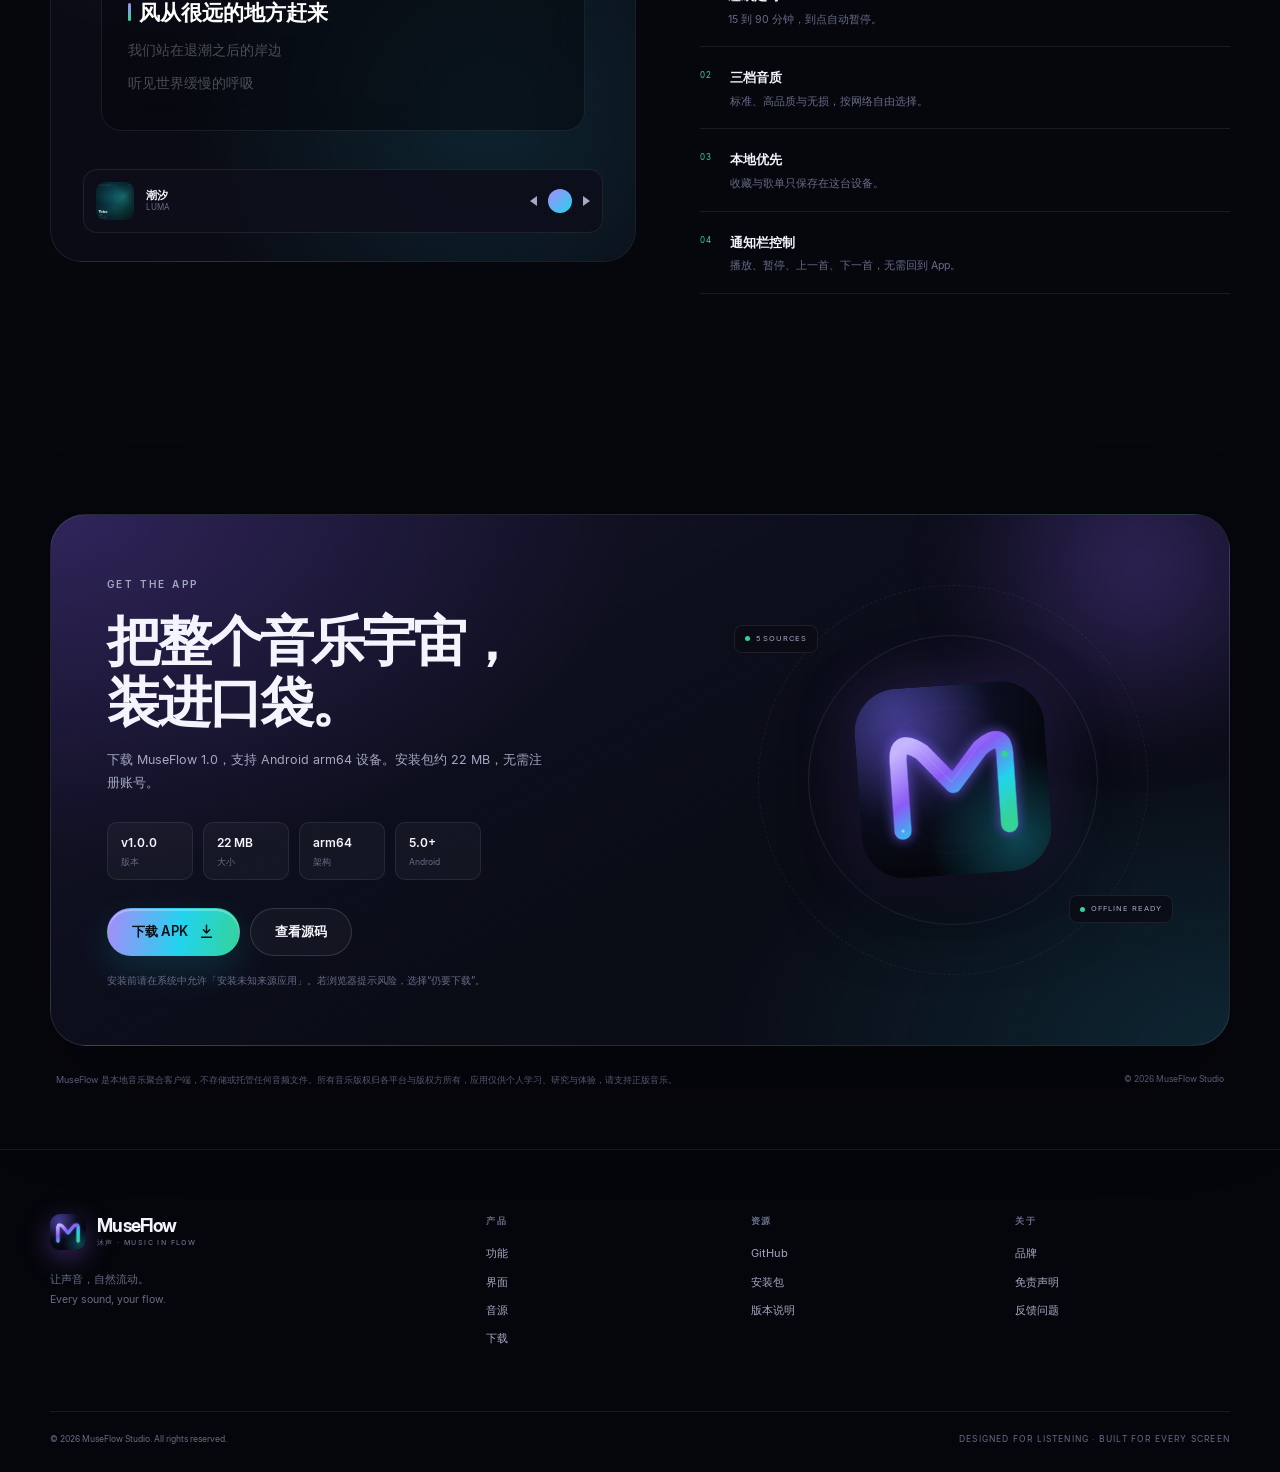
==== commit a954d633: "feat: add WebDAV and SMB NAS music library" ====
--- a/landing/index.html
+++ b/landing/index.html
@@ -4,7 +4,7 @@
   <meta charset="UTF-8">
   <meta name="viewport" content="width=device-width, initial-scale=1, viewport-fit=cover">
   <title>MuseFlow 沐声 · 让声音自然流动</title>
-  <meta name="description" content="MuseFlow 沐声，一款把五个音乐平台装进同一张界面，并接入 520 个世界电台的播放器。聚合搜索、自动换源、逐行歌词、队列、收藏与离线下载，一次到位。">
+  <meta name="description" content="MuseFlow 沐声，一款把五个音乐平台、520 个世界电台和你的 NAS 装进同一张界面的播放器。聚合搜索、自动换源、逐行歌词、队列、收藏与离线下载，一次到位。">
   <meta name="theme-color" content="#06070D">
   <meta name="color-scheme" content="dark">
   <meta property="og:type" content="website">
@@ -90,7 +90,7 @@
           </div>
 
           <div class="hero-meta reveal" data-delay="240">
-            <span>Android 5.0+</span><i></i><span>arm64</span><i></i><span>21 MB</span><i></i><span>免登录体验</span>
+            <span>Android 5.0+</span><i></i><span>arm64</span><i></i><span>22 MB</span><i></i><span>免登录体验</span>
           </div>
 
           <div class="hero-platforms reveal" data-delay="300">
@@ -142,8 +142,8 @@
 
       <div class="ticker" aria-hidden="true">
         <div class="ticker-track">
-          <span>多平台聚合</span><i></i><span>自动换源</span><i></i><span>世界广播</span><i></i><span>逐行歌词</span><i></i><span>队列与循环</span><i></i><span>离线下载</span><i></i>
-          <span>多平台聚合</span><i></i><span>自动换源</span><i></i><span>世界广播</span><i></i><span>逐行歌词</span><i></i><span>队列与循环</span><i></i><span>离线下载</span><i></i>
+          <span>多平台聚合</span><i></i><span>自动换源</span><i></i><span>世界广播</span><i></i><span>本地 NAS</span><i></i><span>逐行歌词</span><i></i><span>队列与循环</span><i></i><span>离线下载</span><i></i>
+          <span>多平台聚合</span><i></i><span>自动换源</span><i></i><span>世界广播</span><i></i><span>本地 NAS</span><i></i><span>逐行歌词</span><i></i><span>队列与循环</span><i></i><span>离线下载</span><i></i>
         </div>
       </div>
     </section>
@@ -256,6 +256,21 @@
               <div class="radio-station"><span class="radio-live"></span><div><strong>Classic FM UK</strong><small>英国 · 古典</small></div><b>▶</b></div>
               <div class="radio-station"><span class="radio-live"></span><div><strong>MANGORADIO</strong><small>德国 · 音乐</small></div><b>▶</b></div>
               <div class="radio-station"><span class="radio-live"></span><div><strong>上海动感101</strong><small>中国 · 流行 · 64k</small></div><b>▶</b></div>
+            </div>
+          </article>
+
+          <article class="bento-card span-12 nas-bento reveal" data-delay="260">
+            <div class="nas-bento-copy">
+              <span class="card-index">07 / NAS</span>
+              <h3>你的 NAS，也是你的音乐库</h3>
+              <p>通过 WebDAV 或 SMB 接入群晖、威联通、TrueNAS 与 Windows 共享。目录浏览、播放全部、收藏与按需缓存，音乐始终留在自己的硬盘里。</p>
+              <div class="nas-protocols"><span>WebDAV</span><span>SMB 1 / 2 / 2.1</span><span>HTTPS</span><span>自签名证书</span></div>
+            </div>
+            <div class="nas-visual" aria-hidden="true">
+              <div class="nas-server"><span class="nas-icon">N</span><div><strong>客厅 NAS</strong><small>192.168.1.20 · WebDAV</small></div><b>已连接</b></div>
+              <div class="nas-browser-line"><span>Music / 2026</span><span>3 个音频</span></div>
+              <div class="nas-track"><span>♪</span><div><strong>潮汐</strong><small>FLAC · 28.4 MB</small></div><b>▶</b></div>
+              <div class="nas-track"><span>♪</span><div><strong>夜航</strong><small>MP3 · 8.2 MB</small></div><b>▶</b></div>
             </div>
           </article>
         </div>
@@ -404,11 +419,11 @@
           <div class="download-copy">
             <span class="eyebrow">GET THE APP</span>
             <h2>把整个音乐宇宙，<br>装进口袋。</h2>
-            <p>下载 MuseFlow 1.0，支持 Android arm64 设备。安装包约 21 MB，无需注册账号。</p>
+            <p>下载 MuseFlow 1.0，支持 Android arm64 设备。安装包约 22 MB，无需注册账号。</p>
 
             <div class="download-meta">
               <span><b>v1.0.0</b>版本</span>
-              <span><b>21 MB</b>大小</span>
+              <span><b>22 MB</b>大小</span>
               <span><b>arm64</b>架构</span>
               <span><b>5.0+</b>Android</span>
             </div>
--- a/landing/styles.css
+++ b/landing/styles.css
@@ -1188,3 +1188,76 @@
 @media (max-width: 900px) {
   .radio-bento { grid-template-columns: 1fr; gap: 26px; }
 }
+
+/* ---------- Private NAS ---------- */
+.nas-bento {
+  display: grid;
+  grid-template-columns: minmax(0, 1.05fr) minmax(0, 0.95fr);
+  gap: 40px;
+  align-items: center;
+}
+.nas-bento-copy h3 { margin: 10px 0 12px; }
+.nas-bento-copy p { max-width: 470px; }
+.nas-protocols { display: flex; flex-wrap: wrap; gap: 8px; margin-top: 20px; }
+.nas-protocols span {
+  padding: 6px 11px;
+  border-radius: 999px;
+  border: 1px solid rgba(56, 189, 248, 0.18);
+  background: rgba(56, 189, 248, 0.05);
+  color: var(--cyan);
+  font-size: 9.5px;
+}
+.nas-visual {
+  padding: 14px;
+  border-radius: 18px;
+  border: 1px solid rgba(56, 189, 248, 0.16);
+  background: linear-gradient(145deg, rgba(56, 189, 248, 0.08), rgba(255, 255, 255, 0.02));
+}
+.nas-server {
+  display: flex;
+  align-items: center;
+  gap: 10px;
+  padding: 10px;
+  border-radius: 12px;
+  background: rgba(0, 0, 0, 0.2);
+}
+.nas-icon {
+  width: 30px;
+  height: 30px;
+  border-radius: 9px;
+  display: grid;
+  place-items: center;
+  background: linear-gradient(135deg, var(--cyan), var(--mint));
+  color: #071018;
+  font-weight: 800;
+  font-size: 12px;
+}
+.nas-server div { display: flex; flex-direction: column; gap: 2px; flex: 1; min-width: 0; }
+.nas-server strong { font-size: 11.5px; color: var(--text-primary); }
+.nas-server small { font-size: 9px; color: var(--text-tertiary); }
+.nas-server b { font-size: 8px; color: var(--mint); font-weight: 600; }
+.nas-browser-line {
+  display: flex;
+  justify-content: space-between;
+  padding: 12px 10px 7px;
+  font-size: 8.5px;
+  color: var(--text-tertiary);
+}
+.nas-track {
+  display: flex;
+  align-items: center;
+  gap: 10px;
+  margin-top: 6px;
+  padding: 9px 10px;
+  border-radius: 10px;
+  background: rgba(255, 255, 255, 0.035);
+  border: 1px solid rgba(255, 255, 255, 0.06);
+}
+.nas-track > span { color: var(--cyan); font-size: 12px; }
+.nas-track div { display: flex; flex-direction: column; gap: 2px; flex: 1; }
+.nas-track strong { font-size: 10.5px; }
+.nas-track small { font-size: 8px; color: var(--text-tertiary); }
+.nas-track b { color: var(--mint); font-size: 9px; }
+@media (max-width: 900px) {
+  .nas-bento { grid-template-columns: 1fr; gap: 26px; }
+}
